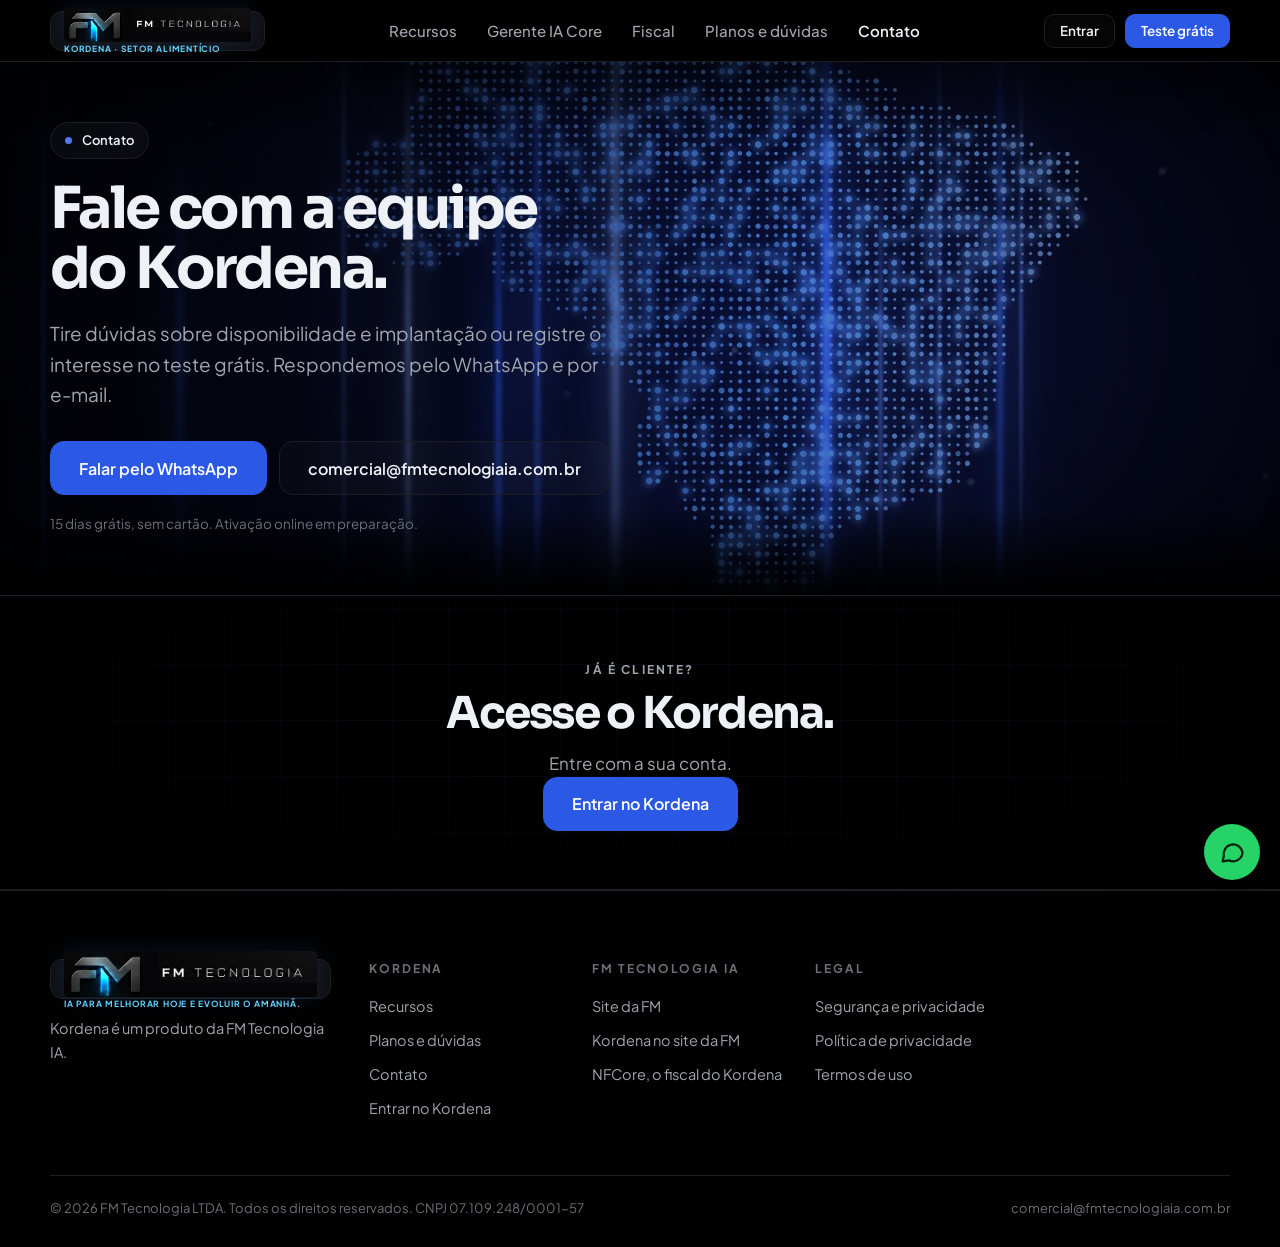
==== contato.html @ ddc20f3b "Site do Kordena: home, recursos, planos e duvidas, contato Gerado por npm run build:kordena (reposit" ====
<!doctype html><html lang="pt-BR" data-p="kordena"><head><meta charset="utf-8"><meta name="viewport" content="width=device-width,initial-scale=1"><title>Contato — Kordena</title><meta name="description" content="Fale com a equipe da FM Tecnologia IA sobre o Kordena, disponibilidade e implantação."><meta property="og:title" content="Contato — Kordena"><meta property="og:description" content="Fale com a equipe da FM Tecnologia IA sobre o Kordena, disponibilidade e implantação."><meta property="og:type" content="website"><meta name="twitter:card" content="summary_large_image"><link rel="icon" type="image/png" href="assets/brand/fm/favicon.png">
<link rel="preconnect" href="https://fonts.googleapis.com"><link rel="preconnect" href="https://fonts.gstatic.com" crossorigin><link href="https://fonts.googleapis.com/css2?family=Plus+Jakarta+Sans:wght@400;500;600;700&family=Sora:wght@500;600;700;800&display=swap" rel="stylesheet"><link rel="stylesheet" href="assets/site.css?v=7cc5dd1b"></head><body>
<a class="skip" href="#conteudo">Pular para o conteúdo</a><header class="nav"><div class="wrap"><a class="brand" href="index.html"><span class="wm"><img src="assets/brand/fm/logo-fm.webp" width="626" height="114" alt="FM Tecnologia IA"><small>Kordena · Setor alimentício</small></span></a>
<nav class="menu" id="menu" aria-label="Principal"><a href="recursos.html" class="">Recursos</a><a href="index.html#core" class="">Gerente IA Core</a><a href="index.html#fiscal" class="">Fiscal</a><a href="planos.html" class="">Planos e dúvidas</a><a href="contato.html" class="on">Contato</a></nav>
<div class="nr"><a class="btn sm" href="https://app.kordenaia.com.br">Entrar</a><a class="btn sm k" href="planos.html">Teste grátis</a><button class="burger" id="burger" aria-label="Menu">☰</button></div>
</div>
</header>
<main id="conteudo"><section class="phero"><div class="wrap"><div class="pg"><div><span class="eb"><i></i>Contato</span><h1>Fale com a equipe do Kordena.</h1>
<p class="lead">Tire dúvidas sobre disponibilidade e implantação ou registre o interesse no teste grátis. Respondemos pelo WhatsApp e por e-mail.</p>
<div class="b"><a class="btn p l" href="https://wa.me/5511978350851?text=Ol%C3%A1!%20Quero%20conhecer%20o%20Kordena.%20Podemos%20conversar%20sobre%20disponibilidade%20e%20implanta%C3%A7%C3%A3o%3F" target="_blank" rel="noopener">Falar pelo WhatsApp</a><a class="btn l" href="mailto:comercial@fmtecnologiaia.com.br">comercial@fmtecnologiaia.com.br</a></div>
<p class="note">15 dias grátis, sem cartão. Ativação online em preparação.</p>
</div>
</div>
</div>
</section>
<section class="sec soft" id="acesso"><div class="wrap"><div class="sh center"><span class="kick">Já é cliente?</span><h2>Acesse o Kordena.</h2>
<p class="sub">Entre com a sua conta.</p>
</div>
<p class="center"><a class="btn p l" href="https://app.kordenaia.com.br">Entrar no Kordena</a></p>
</div>
</section>
</main>
<footer class="foot"><div class="wrap"><div class="g">
<div><a class="brand" href="index.html"><span class="wm"><img src="assets/brand/fm/logo-fm.webp" width="626" height="114" alt="FM Tecnologia IA"><small>IA para melhorar hoje e evoluir o amanhã.</small></span></a><p>Kordena é um produto da FM Tecnologia IA.</p>
</div>
<div><h6>Kordena</h6>
<ul><li><a href="recursos.html">Recursos</a></li>
<li><a href="planos.html">Planos e dúvidas</a></li>
<li><a href="contato.html">Contato</a></li>
<li><a href="https://app.kordenaia.com.br">Entrar no Kordena</a></li>
</ul>
</div>
<div><h6>FM Tecnologia IA</h6>
<ul><li><a href="https://fmtecnologiaia.com.br">Site da FM</a></li>
<li><a href="https://fmtecnologiaia.com.br/produtos/kordena">Kordena no site da FM</a></li>
<li><a href="https://fmtecnologiaia.com.br/produtos/nfcore">NFCore, o fiscal do Kordena</a></li>
</ul>
</div>
<div><h6>Legal</h6>
<ul><li><a href="https://fmtecnologiaia.com.br/seguranca">Segurança e privacidade</a></li>
<li><a href="https://fmtecnologiaia.com.br/privacidade">Política de privacidade</a></li>
<li><a href="https://fmtecnologiaia.com.br/termos">Termos de uso</a></li>
</ul>
</div>
</div>
<div class="fb"><span>© 2026 FM Tecnologia LTDA. Todos os direitos reservados. CNPJ 07.109.248/0001-57</span><span>comercial@fmtecnologiaia.com.br</span></div>
</div>
</footer>
<a class="fab" href="https://wa.me/5511978350851?text=Ol%C3%A1!%20Vim%20pelo%20site%20do%20Kordena%20e%20quero%20tirar%20uma%20d%C3%BAvida." target="_blank" rel="noopener" aria-label="Falar com a FM pelo WhatsApp"><svg class="i" viewBox="0 0 24 24" aria-hidden="true"><path d="M21 12a8 8 0 0 1-11.6 7.1L4 20l1-4.6A8 8 0 1 1 21 12Z"/></svg></a><script src="assets/site.js" defer></script></body></html>
---- assets/site.css ----
/* FM Tecnologia — design escuro: o preto domina, a cor de cada produto aparece só em detalhes.
   Institucional = preto + prata. Cada página de produto troca apenas as variáveis de acento (html[data-p]). */
:root{
  --fd:Sora,Inter,"Helvetica Neue",Arial,sans-serif;--fb:"Plus Jakarta Sans",Inter,"Helvetica Neue",Arial,sans-serif;
  --bg:#000;--s1:#010101;--s2:#030304;--ln:#1B1E26;--tx:#EEF1F5;--mu:#9AA2AF;--dim:#6B7280;
  --a:#C9CFD8;--a2:#F4F6F9;--argb:201,208,220;--hl:#B9C0CC;--btn:#F4F6F9;--btnfg:#0A0B0E;--glow:.05;
  --ok:#52D6A0;--am:#E6C46E;
  --ink:var(--tx);--t2:var(--mu);--t3:var(--dim);--card:var(--s1);--line:var(--ln);--soft:var(--s1);--blue:var(--a);
}
/* acento por produto (só muda a cor de destaque; o fundo continua preto) */
html[data-p=kordena]{--bg:#000;--s1:#010101;--s2:#030304;--ln:#16234A;--mu:#9AA8C7;--dim:#6475A0;--a:#4F7BF2;--a2:#8FADFA;--argb:43,89,230;--hl:#8FADFA;--btn:#2B59E6;--btnfg:#fff;--glow:.11}
html[data-p=iron-fit]{--bg:#000;--s1:#010101;--s2:#030304;--ln:#1E2813;--mu:#A2AE95;--dim:#6F7C62;--a:#2BF47A;--a2:#7DFFB1;--argb:43,244,122;--hl:#7DFFB1;--btn:#2BF47A;--btnfg:#03140A;--glow:.08}
html[data-p=nfcore]{--bg:#000;--s1:#010101;--s2:#030304;--ln:#251E44;--mu:#A59FBF;--dim:#706A8E;--a:#9E11D6;--a2:#C77DFF;--argb:158,17,214;--hl:#C77DFF;--btn:#8A0FC0;--btnfg:#fff;--glow:.16}
html[data-p=command]{--bg:#000;--s1:#010101;--s2:#030304;--ln:#2A2416;--mu:#B0A892;--dim:#7C7560;--a:#FF9F1C;--a2:#FFC46B;--argb:255,159,28;--hl:#FFC46B;--btn:#FF9F1C;--btnfg:#1A0E00;--glow:.07}
html[data-p=atendevendeia]{--bg:#000;--s1:#010101;--s2:#030304;--ln:#12302B;--mu:#93B2AD;--dim:#5F807B;--a:#19D3C5;--a2:#6BE7DC;--argb:25,211,197;--hl:#6BE7DC;--btn:#19D3C5;--btnfg:#021210;--glow:.08}
html[data-p=campaia]{--bg:#000;--s1:#010101;--s2:#030304;--ln:#33182F;--mu:#BC9FB7;--dim:#86687F;--a:#F0509B;--a2:#F58BBD;--argb:240,80,155;--hl:#F58BBD;--btn:#F0509B;--btnfg:#fff;--glow:.09}
html[data-p=erp-core]{--bg:#000;--s1:#010101;--s2:#030304;--ln:#37221A;--mu:#BAA595;--dim:#85715F;--a:#FF8A3D;--a2:#FFB070;--argb:255,138,61;--hl:#FFB070;--btn:#FF8A3D;--btnfg:#180900;--glow:.08}
html[data-p=super-core-extreme]{--bg:#000;--s1:#010101;--s2:#030304;--ln:#371A1D;--mu:#BA9FA2;--dim:#85686B;--a:#E5484D;--a2:#F08084;--argb:229,72,77;--hl:#F08084;--btn:#E5484D;--btnfg:#fff;--glow:.09}
/* fundo sempre neutro: o preto domina e a cor do produto não "suja" as superfícies (só detalhes usam o acento) */
html[data-p]{--bg:#000;--s1:#08080A;--s2:#0F0F12;--ln:#1D1E23;--mu:#A1A6AE;--dim:#6B7078;--glow:.035}

*{box-sizing:border-box;margin:0;padding:0}html{-webkit-font-smoothing:antialiased;scroll-behavior:smooth;background:var(--bg);color-scheme:dark}
body{font-family:var(--fb);color:var(--tx);background:var(--bg);line-height:1.6;overflow-x:hidden}
a{color:inherit;text-decoration:none}ul{list-style:none}img,svg{max-width:100%}
svg.i{width:22px;height:22px;fill:none;stroke:currentColor;stroke-width:1.7;stroke-linecap:round;stroke-linejoin:round;flex:none}
.wrap{width:min(1180px,100% - 48px);margin:0 auto}
.skip{position:absolute;left:-999px}.skip:focus{left:12px;top:12px;background:#fff;color:#000;padding:8px 12px;z-index:99}
h1,h2,h3,h4,h5{font-family:var(--fd)}

/* nav */
.nav{position:sticky;top:0;z-index:50;height:62px;border-bottom:1px solid var(--ln);background:color-mix(in srgb,var(--bg) 88%,transparent);backdrop-filter:blur(14px)}
.nav .wrap{height:100%;display:flex;align-items:center;justify-content:space-between;gap:24px}
.brand{display:flex;align-items:center;gap:12px;font-weight:800;font-size:20px;white-space:nowrap}
.menu{display:flex;gap:30px;font-size:15px;font-weight:500;color:var(--mu)}
.menu a:hover,.menu a.on{color:var(--tx)}.menu a.on{font-weight:600}
.nr{display:flex;gap:10px;align-items:center}
.burger{display:none;width:40px;height:40px;border-radius:11px;border:1px solid var(--ln);background:var(--s1);color:var(--tx);cursor:pointer;place-items:center}
.btn{display:inline-flex;align-items:center;justify-content:center;gap:9px;height:46px;padding:0 22px;border-radius:12px;font:600 15px var(--fb);border:1px solid var(--ln);background:rgba(255,255,255,.02);color:var(--tx);white-space:nowrap;text-align:center;cursor:pointer;transition:border-color .2s,background .2s}
.btn:hover{border-color:rgba(var(--argb),.55)}
.btn.p,.btn.k{background:var(--btn);border-color:var(--btn);color:var(--btnfg)}.btn.p:hover,.btn.k:hover{filter:brightness(1.07)}
.btn.sm{height:34px;padding:0 15px;font-size:13.5px;border-radius:10px}.btn.l{height:54px;padding:0 28px;font-size:16px;border-radius:14px}
.btn.w{background:var(--btn);border-color:var(--btn);color:var(--btnfg)}.btn.gh{background:transparent}
.btn:focus-visible,.menu a:focus-visible,summary:focus-visible,.pcard:focus-visible{outline:2px solid var(--a2);outline-offset:3px}

/* tipografia */
.eb{display:inline-flex;align-items:center;gap:10px;font-size:13px;font-weight:600;color:var(--tx);background:rgba(255,255,255,.03);border:1px solid var(--ln);padding:7px 14px;border-radius:999px}
.eb i{width:7px;height:7px;border-radius:50%;background:var(--a)}
.kick{font-size:12px;letter-spacing:.18em;text-transform:uppercase;font-weight:700;color:var(--mu)}
h1{font-size:clamp(38px,5.4vw,68px);line-height:1.03;letter-spacing:-.045em;font-weight:700;color:var(--tx)}
h2{font-size:clamp(28px,3.6vw,44px);line-height:1.08;letter-spacing:-.04em;font-weight:700}
h3{font-size:20px;letter-spacing:-.02em;font-weight:600;line-height:1.25}
.lead{font-size:clamp(17px,1.5vw,19px);line-height:1.6;color:var(--mu)}.sub{font-size:17px;line-height:1.6;color:var(--mu)}
.grad{color:var(--hl)}
.sec{padding:clamp(40px,6.5vh,88px) 0;scroll-margin-top:108px}.soft{background:#010102;border-top:1px solid var(--ln);border-bottom:1px solid var(--ln)}.center{text-align:center}.center .lead,.center .sub{margin-left:auto;margin-right:auto}
.dark{background:var(--bg)}
.sh{max-width:780px}.sh.center{margin-left:auto;margin-right:auto}.sh h2{margin:10px 0 12px}
.pill{display:inline-flex;align-items:center;gap:7px;font-size:11.5px;font-weight:600;padding:4px 11px;border-radius:99px;border:1px solid var(--ln);color:var(--mu);white-space:nowrap}
.pill.ok{color:var(--ok);border-color:rgba(82,214,160,.3)}
.card{background:var(--s1);border:1px solid var(--ln);border-radius:18px;padding:24px}
.ic{width:44px;height:44px;border-radius:12px;display:grid;place-items:center;background:var(--s2);color:var(--a);border:1px solid var(--ln);flex:none}

/* hero */
.hero{position:relative;padding:76px 0 56px;background:radial-gradient(55% 50% at 82% 0%,rgba(var(--argb),var(--glow)),transparent 70%)}
.hero::before,.phero::before{content:"";position:absolute;inset:0;pointer-events:none;background:repeating-linear-gradient(0deg,rgba(255,255,255,.075) 0 1px,transparent 1px 56px),repeating-linear-gradient(90deg,rgba(255,255,255,.075) 0 1px,transparent 1px 56px);-webkit-mask:radial-gradient(85% 85% at 50% 30%,#000 30%,transparent);mask:radial-gradient(85% 85% at 50% 30%,#000 30%,transparent)}
.hero .wrap,.phero .wrap{position:relative}
.hgrid{display:grid;grid-template-columns:1.02fr 1fr;gap:64px;align-items:center}
.hero h1{margin:22px 0 20px}
.hero .b,.pg .b{display:flex;gap:12px;flex-wrap:wrap;margin:32px 0 18px}
.hero .note,.pg .note{font-size:13.5px;color:var(--dim)}
.checks{display:flex;gap:20px;flex-wrap:wrap;margin-top:6px;font-size:13.5px;color:var(--mu)}.checks span{display:inline-flex;gap:7px;align-items:center}.checks svg{width:15px;height:15px;color:var(--a)}
.vis{position:relative}
.phero{position:relative;padding:60px 0 60px;background:radial-gradient(55% 60% at 85% 0%,rgba(var(--argb),var(--glow)),transparent 70%)}
.phero h1{margin:20px 0 20px;font-size:clamp(34px,4.6vw,58px)}
.pg{display:grid;grid-template-columns:1.02fr 1fr;gap:60px;align-items:center}
.crumb{font-size:14px;color:var(--dim);margin-bottom:20px;display:block}.crumb:hover{color:var(--tx)}
.float{position:absolute;display:flex;align-items:center;gap:11px;padding:12px 15px;border-radius:14px;background:#030304;border:1px solid rgba(255,255,255,.16);box-shadow:0 24px 50px -20px rgba(0,0,0,.8);z-index:2}
.float b{display:block;font:600 13.5px var(--fd)}.float small{display:block;font-size:11.5px;color:var(--mu)}
.f1{top:-22px;right:-14px}.f2{bottom:-26px;left:-30px;flex-direction:column;align-items:flex-start;gap:3px;animation-delay:-3s}
.float .ic{width:34px;height:34px;border-radius:9px}
@keyframes fl{0%,100%{transform:translateY(0)}50%{transform:translateY(-7px)}}

/* janela de produto */
.win{background:#020203;border:1px solid rgba(255,255,255,.14);border-radius:18px;box-shadow:0 40px 80px -50px rgba(0,0,0,.9),inset 0 1px 0 rgba(255,255,255,.06);overflow:hidden;text-align:left}
.hero .win{transform:none}
.wb{height:42px;border-bottom:1px solid var(--ln);display:flex;align-items:center;gap:8px;padding:0 16px;font-size:12.5px;color:var(--dim)}
.wb b{width:11px;height:11px;border-radius:50%;background:#20232b}.wb span{margin-left:12px;font-weight:600;color:var(--mu)}
.wbody{display:grid;grid-template-columns:168px 1fr}.side{border-right:1px solid var(--ln);padding:14px 10px;font-size:13px;color:var(--mu)}
.side div{padding:8px 10px;border-radius:9px;margin-bottom:2px}.side div:first-child{background:rgba(255,255,255,.06);color:var(--tx);font-weight:600}
.wmain,.eco{padding:18px;display:grid;grid-template-columns:1fr 1fr;gap:12px;align-content:start}
.wc{border:1px solid var(--ln);border-radius:12px;padding:14px;background:rgba(0,0,0,.25)}.wc h5{font:600 13.5px var(--fd);margin-bottom:5px;display:flex;gap:8px;align-items:center;color:var(--tx)}.wc p{font-size:12.5px;color:var(--mu);line-height:1.5}
.wc.ai{border-color:rgba(var(--argb),.4);background:rgba(var(--argb),.07)}.wc.ai h5{color:var(--a2)}.wc.ai svg{width:15px;height:15px}
.core{grid-column:1/-1;border:1px solid rgba(var(--argb),.35);background:rgba(var(--argb),.07);border-radius:12px;padding:14px 18px;display:flex;justify-content:space-between;align-items:center;font:600 14px var(--fd)}
.core small{font:500 12px var(--fb);color:var(--mu)}.core svg{color:var(--a2)}

/* grades */
.grid{display:grid;gap:18px;margin-top:clamp(28px,4.5vh,48px)}.g2{grid-template-columns:repeat(2,1fr)}.g3{grid-template-columns:repeat(3,1fr)}.g4{grid-template-columns:repeat(4,1fr)}
.grid .card h3{margin:18px 0 8px}.grid .card p{color:var(--mu);font-size:15px}
.pcard{position:relative;display:flex;flex-direction:column;gap:0;transition:transform .2s,border-color .2s;background:var(--s1);--pc:var(--a);--pcrgb:var(--argb)}
.pcard:hover{transform:translateY(-3px);border-color:rgba(var(--pcrgb),.45)}
.pcard .pill{position:absolute;right:22px;top:26px}.pcard .ic{color:var(--pc)}
.pcard .go{margin-top:auto;padding-top:20px;color:var(--tx);font-weight:600;font-size:14.5px}.pcard:hover .go{color:var(--pc)}
.bento{display:grid;grid-template-columns:repeat(6,1fr);gap:16px;margin-top:48px}.bento .pcard{grid-column:span 2}.bento .pcard.big{grid-column:span 3}.bento .pcard h3{margin:18px 0 8px}.bento .pcard p{color:var(--mu);font-size:15px}
.flow{display:grid;grid-auto-flow:column;grid-auto-columns:1fr;margin-top:48px;border:1px solid var(--ln);border-radius:18px;background:var(--s1);overflow:hidden}
.flow>div{padding:24px 22px;border-left:1px solid var(--ln);position:relative}.flow>div:first-child{border-left:0}
.flow b{display:block;font-size:11.5px;letter-spacing:.14em;color:var(--a);margin-bottom:10px}.flow span{font-weight:600;font-size:16px;line-height:1.35}
.split{display:grid;grid-template-columns:1fr 1fr;gap:64px;align-items:center}.split.flip>:first-child{order:2}
.split ul li{display:flex;gap:12px;margin-top:14px;color:var(--mu);font-size:16px}.split ul svg{color:var(--a);margin-top:3px}
.panel{background:var(--s1);border:1px solid var(--ln);border-radius:22px;padding:24px}.panel h4{font:700 12px var(--fb);letter-spacing:.14em;text-transform:uppercase;color:var(--dim);margin-bottom:16px}
.steps{display:flex;flex-direction:column;gap:8px}.steps div{display:flex;align-items:center;gap:14px;background:var(--s2);border:1px solid var(--ln);border-radius:12px;padding:11px 16px;font-weight:600}.steps div i{width:26px;height:26px;border-radius:50%;border:1px solid var(--ln);color:var(--a);display:grid;place-items:center;font-style:normal;font-size:12px;font-weight:700;flex:none}
.qs{display:grid;grid-template-columns:repeat(4,1fr);gap:12px;margin-top:44px}.qs div{padding:18px 20px;border:1px solid var(--ln);border-radius:16px;background:var(--s1);font-size:15.5px;font-weight:500;line-height:1.45}.qs div::first-letter{color:var(--a)}
.chips{display:flex;gap:10px;flex-wrap:wrap;margin-top:28px}.chips span{padding:10px 20px;border-radius:999px;border:1px solid var(--ln);background:var(--s1);font-weight:600;font-size:15px}.center .chips{justify-content:center}
.faq{max-width:860px;margin:44px auto 0}.faq details{border-bottom:1px solid var(--ln);padding:22px 0}.faq summary{cursor:pointer;font:600 18px var(--fd);letter-spacing:-.01em;list-style:none;display:flex;justify-content:space-between;gap:20px}.faq summary::-webkit-details-marker{display:none}.faq summary:after{content:"+";color:var(--a);font-size:24px;line-height:1}.faq details[open] summary:after{content:"−"}.faq p{color:var(--mu);margin-top:12px;font-size:16px}
.price{display:grid;grid-template-columns:repeat(3,1fr);gap:18px;margin-top:44px}.price .card h3{font:700 13px var(--fb);letter-spacing:.14em;text-transform:uppercase;color:var(--dim);margin:0 0 12px}.price .v{font:700 34px var(--fd);letter-spacing:-.04em}
.notice{border:1px solid var(--ln);background:var(--s1);color:var(--mu);border-radius:16px;padding:22px 26px;margin-top:36px;font-weight:500}
.cta{border-radius:24px;padding:56px 52px;border:1px solid var(--ln);background:radial-gradient(70% 120% at 100% 0%,rgba(var(--argb),.1),transparent 70%),linear-gradient(180deg,var(--s2),var(--s1));display:flex;justify-content:space-between;align-items:center;gap:32px;flex-wrap:wrap}
.cta h2{max-width:640px}.cta p{font-size:18px;color:var(--mu);margin-top:12px}.cta .b{display:flex;gap:12px;flex-wrap:wrap}
.sn{border-bottom:1px solid var(--ln);background:color-mix(in srgb,var(--bg) 90%,transparent);backdrop-filter:blur(12px);position:sticky;top:62px;z-index:40}.sn .wrap{height:44px;display:flex;align-items:center;justify-content:space-between;gap:16px}.sn b{font:600 15px var(--fd);white-space:nowrap;flex:none}.sn ul{display:flex;gap:22px;white-space:nowrap;font-size:14px;color:var(--mu);font-weight:500;overflow-x:auto;flex:1;min-width:0;scrollbar-width:none}.sn ul::-webkit-scrollbar{display:none}.sn .btn{flex:none}.sn ul a:hover{color:var(--tx)}.sn .btn{white-space:nowrap}
.band{display:flex;flex-wrap:wrap;align-items:center;gap:12px 34px;padding:26px 0;border-bottom:1px solid var(--ln);font:700 16px var(--fd);letter-spacing:-.02em;color:var(--dim)}
.band em{font:600 12px var(--fb);letter-spacing:.14em;text-transform:uppercase;font-style:normal;color:var(--dim);margin-right:6px}
.band a{display:flex;align-items:center;gap:9px;color:var(--mu)}.band a:hover{color:var(--tx)}.band b{width:9px;height:9px;border-radius:50%;background:var(--pc,var(--a))}
.numband{border-top:1px solid var(--ln);border-bottom:1px solid var(--ln);background:linear-gradient(90deg,var(--bg),var(--s1) 50%,var(--bg));padding:44px 0}
.nb{display:grid;grid-template-columns:repeat(auto-fit,minmax(190px,1fr));gap:24px;text-align:center}
.nb b{display:block;font:700 clamp(28px,3.6vw,44px)/1.1 var(--fd);letter-spacing:-.04em;color:var(--tx)}.nb span{font-size:14px;color:var(--mu)}
.val{display:grid;grid-template-columns:repeat(5,1fr);gap:14px;margin-top:40px}.val div{padding:20px;border:1px solid var(--ln);border-radius:16px;background:var(--s1)}.val b{display:block;font-size:12px;color:var(--a);letter-spacing:.14em;margin-bottom:8px}.val span{font:600 16px var(--fd)}
.ct{display:grid;grid-template-columns:1fr 1fr;gap:56px}

/* rodapé */
.foot{background:var(--bg);border-top:1px solid var(--ln);color:var(--mu);padding:68px 0 28px}
.foot .g{display:grid;grid-template-columns:1.5fr repeat(4,1fr);gap:32px}.foot h6{font-size:12px;letter-spacing:.16em;text-transform:uppercase;color:var(--dim);margin-bottom:16px}.foot li{font-size:14.5px;margin-bottom:11px}.foot li a:hover{color:var(--tx)}
.foot p{font-size:14.5px;line-height:1.65;color:var(--mu);margin-top:14px}
.foot .fb{margin-top:44px;padding-top:22px;border-top:1px solid var(--ln);display:flex;justify-content:space-between;gap:12px;flex-wrap:wrap;font-size:13px;color:var(--dim)}

/* fotos, vídeos, mock de chat */
.ph{position:relative;margin:0;border-radius:20px;overflow:hidden;border:1px solid var(--ln);aspect-ratio:4/3;background:var(--s1)}.ph.tall{aspect-ratio:4/3.4}
.ph img{width:100%;height:100%;object-fit:cover;display:block}
.ph.empty{display:grid;place-items:center;padding:24px;background:repeating-linear-gradient(135deg,var(--s1),var(--s1) 14px,var(--s2) 14px,var(--s2) 28px)}
.ph.empty figcaption{text-align:center;max-width:320px;color:var(--mu);font-size:14px;line-height:1.5}.ph.empty b{display:block;color:var(--a);font-size:12px;letter-spacing:.14em;text-transform:uppercase;margin-bottom:8px}
.grid .ph{margin:0}.ph .credit{position:absolute;left:10px;bottom:8px;font-size:11px;color:#fff;background:rgba(0,0,0,.55);padding:3px 8px;border-radius:999px;backdrop-filter:blur(4px)}.ph .credit a{color:#fff;text-decoration:underline}
.vid{margin:0;border-radius:18px;overflow:hidden;border:1px solid var(--ln);background:#000;aspect-ratio:16/9}.vid video{width:100%;height:100%;display:block;object-fit:cover}.vid.main{max-width:980px;margin:0 auto}
.vid.empty{display:grid;place-items:center;padding:24px;background:repeating-linear-gradient(135deg,var(--s1),var(--s1) 14px,var(--s2) 14px,var(--s2) 28px)}.vid.empty figcaption{text-align:center;color:var(--mu);font-size:14px;max-width:340px}.vid.empty b{display:block;color:var(--a);font-size:12px;letter-spacing:.14em;text-transform:uppercase;margin-bottom:8px}
.clip h3{font-size:17px;margin:14px 0 4px}.clip p{color:var(--mu);font-size:14.5px}
.chatmock{margin:0;display:grid;grid-template-columns:minmax(0,300px) minmax(0,1fr);gap:24px;align-items:center;background:var(--s1);border:1px solid var(--ln);border-radius:22px;padding:28px;justify-self:center;width:100%}
.phone{background:var(--bg);border:1px solid var(--ln);border-radius:26px;overflow:hidden;max-width:300px}
.ph-head{display:flex;gap:10px;align-items:center;padding:14px 16px;background:var(--s2);border-bottom:1px solid var(--ln)}.ph-head b{display:block;font-size:14px}.ph-head small{font-size:11px;color:var(--mu)}.av{width:34px;height:34px;border-radius:50%;background:rgba(var(--argb),.15);color:var(--a2);display:grid;place-items:center}
.msgs{padding:14px;display:flex;flex-direction:column;gap:9px;font-size:13px}
.m{padding:9px 12px;border-radius:14px;max-width:88%;line-height:1.45}.m.c{background:rgba(var(--argb),.16);color:var(--tx);align-self:flex-end;border-bottom-right-radius:4px}.m.a{background:var(--s2);border:1px solid var(--ln);align-self:flex-start;border-bottom-left-radius:4px;color:var(--tx)}
.m.aud{display:flex;align-items:center;gap:8px}.m.aud .play{font-size:11px;color:var(--a2)}.wave{display:flex;gap:2px;align-items:center}.wave i{width:3px;background:var(--a);border-radius:2px;display:block}.m.aud small{color:var(--dim);font-size:11px}
.ord{margin-top:8px;display:flex;flex-direction:column;gap:5px;font-size:12.5px;color:var(--mu)}.ord span{display:flex;gap:6px;align-items:center}.ord svg{width:15px;height:15px;color:var(--a)}.ord em{font-style:normal;margin-top:4px;text-align:center;background:var(--btn);color:var(--btnfg);border-radius:9px;padding:7px;font-weight:600}
.core-side{display:flex;flex-direction:column;gap:8px;align-items:stretch;text-align:center}.chip-core{display:flex;gap:8px;justify-content:center;align-items:center;border:1px solid rgba(var(--argb),.4);background:rgba(var(--argb),.08);border-radius:14px;padding:14px;font:600 15px var(--fd)}.chip-core svg{width:20px;height:20px;color:var(--a2)}
.chip-s{border:1px solid var(--ln);background:var(--s2);border-radius:12px;padding:11px;font-weight:600;font-size:14px}.arrow{color:var(--a);font-weight:700;font-size:18px}.core-side small{color:var(--dim);font-size:12px;margin-top:6px}

/* desafio × resposta, grupos, figuras */
.cgrid .cc{padding:26px;display:flex;flex-direction:column;gap:8px}.cgrid .cc h3{margin:2px 0 10px;font-size:18px;color:var(--mu);font-weight:500}.cl{font-size:11px;letter-spacing:.14em;text-transform:uppercase;font-weight:700;color:var(--dim)}.cl.ok{color:var(--a);margin-top:auto}.cgrid .cc p{margin:0;color:var(--tx);font-size:15.5px}
.c5{grid-template-columns:repeat(6,1fr)}.c5>*{grid-column:span 2}.c5>*:nth-child(n+4){grid-column:span 3}
h3.gh{margin-top:44px;font:700 12px var(--fb);letter-spacing:.16em;text-transform:uppercase;color:var(--a)}.card.sm{padding:22px}.card.sm h3{font-size:17px;margin:14px 0 6px}.card.sm p{font-size:14.5px}
.dg{margin:40px auto 0;max-width:860px;border-radius:20px;overflow:hidden;border:1px solid var(--ln);background:#000}.dg img{width:100%;height:auto;display:block}

/* logo aprovada (azul, como no site atual) */
.brand .wm{display:flex;flex-direction:column;gap:3px;align-items:flex-start}
.brand .wm img{height:34px;width:auto;display:block;border-radius:4px;background:#020202;filter:hue-rotate(108deg) saturate(1.32) brightness(1.04) contrast(1.04) drop-shadow(0 0 10px rgba(47,145,255,.14))}
.brand .wm small{font-size:8.5px;font-weight:700;letter-spacing:.09em;text-transform:uppercase;color:#67d6ff;line-height:1}
.foot .brand .wm img{height:46px}

/* responsivo */
@media(max-width:1020px){
  .menu,.nr .btn.k{display:none}.burger{display:grid}.menu.open{display:flex;position:absolute;top:62px;left:0;right:0;flex-direction:column;background:var(--bg);padding:20px 24px;border-bottom:1px solid var(--ln);gap:18px}
  .hgrid,.pg,.split,.ct{grid-template-columns:1fr;gap:56px}.split.flip>:first-child{order:0}.hero .win{transform:none}
  .g3,.g4,.price,.val{grid-template-columns:repeat(2,1fr)}.qs{grid-template-columns:repeat(2,1fr)}.flow{grid-auto-flow:row}.flow>div{border-left:0;border-top:1px solid var(--ln)}.flow>div:first-child{border-top:0}
  .foot .g{grid-template-columns:1fr 1fr}.wbody{grid-template-columns:1fr}.side{display:none}.cta{padding:40px 28px}.sec{padding:52px 0}
  .bento{grid-template-columns:1fr 1fr}.bento .pcard,.bento .pcard.big{grid-column:span 1}.c5{grid-template-columns:repeat(2,1fr)}.c5>*,.c5>*:nth-child(n+4){grid-column:auto}
}
@media(max-width:700px){
  .g2,.g3,.g4,.price,.val,.qs,.wmain,.eco,.bento,.c5{grid-template-columns:1fr}.foot .g{grid-template-columns:1fr}.band{font-size:15px}.sn ul{display:none}
  .nr .btn{display:none}.wrap{width:calc(100% - 32px)}.brand .wm small{display:none}.brand .wm img{height:38px}.hero .b .btn,.pg .b .btn,.cta .b .btn{width:100%}.cta .b{width:100%}
  .phero{padding:44px 0 52px}.hero{padding:44px 0 48px}.float{display:none}.chatmock{grid-template-columns:1fr;padding:18px}.phone{margin:0 auto}
}
@media(prefers-reduced-motion:reduce){.float{animation:none}.pcard{transition:none}html{scroll-behavior:auto}}

/* infográfico Iron Intelligence (HTML nativo) */
.ii{--g:#2BF47A;--gr:43,244,122;margin:40px auto 0;max-width:1120px;padding:40px;border:1px solid var(--ln);border-radius:22px;background:#000;color:#fff}
.ii *{box-sizing:border-box}
.ii-top{display:grid;grid-template-columns:minmax(0,1.2fr) minmax(0,.95fr) 290px minmax(0,.95fr);grid-template-rows:auto auto;gap:22px 26px;align-items:stretch}
.ii-txt{grid-column:1;grid-row:1/3;display:flex;flex-direction:column;justify-content:space-between;gap:24px}
.ii-k{display:flex;align-items:center;gap:12px;font:600 12.5px/1 var(--fb);letter-spacing:.14em;color:var(--g)}.ii-k i{width:22px;height:2px;background:var(--g);display:block}
.ii-txt h3{font:700 30px/1.14 var(--fd);letter-spacing:-.02em;margin:16px 0 0;color:#fff}.ii-txt h3 em{font-style:normal;color:var(--g)}
.ii-txt>div:first-child{}
.ii-txt>p{font-size:15.5px;line-height:1.6;color:#C8CDD4;margin:0}
.ii-q{border-left:3px solid var(--g);padding:4px 0 4px 18px}.ii-q b{display:block;font:600 16px/1.35 var(--fd);margin-bottom:6px;color:#fff}.ii-q p{margin:0;font-size:14.5px;line-height:1.6;color:#AEB4BC}
.ii-card{position:relative;align-self:center;border:1.5px solid rgba(var(--gr),.7);border-radius:18px;background:#010201;padding:20px 20px 20px;box-shadow:0 0 0 1px rgba(var(--gr),.06),0 0 22px rgba(var(--gr),.16),inset 0 0 18px rgba(var(--gr),.05);z-index:1}
.ii-card h4{font:700 17px/1.2 var(--fd);margin:12px 0 8px;color:#fff;letter-spacing:-.01em}.ii-card p{margin:0;font-size:14px;line-height:1.55;color:#C3C9D0}
.ii-n{font:700 20px/1 var(--fd);color:var(--g);letter-spacing:.01em}
.ii-ic{position:absolute;top:16px;right:16px;width:44px;height:44px;border-radius:50%;border:2px solid var(--g);display:grid;place-items:center;box-shadow:0 0 14px rgba(var(--gr),.3)}.ii-ic .i{width:20px;height:20px;stroke:#fff;fill:none;stroke-width:1.8}
.ii-card.l1{grid-column:2;grid-row:1}.ii-card.l2{grid-column:2;grid-row:2}.ii-card.r1{grid-column:4;grid-row:1}.ii-card.r2{grid-column:4;grid-row:2}
.ii-cn{position:absolute;height:2px;width:74px;z-index:3}
.ii-cn::after{content:"";position:absolute;top:-3px;width:8px;height:8px;border-radius:50%;background:var(--g);box-shadow:0 0 10px rgba(var(--gr),.9)}
.ii-cn.a,.ii-cn.c{left:-26px;background:linear-gradient(90deg,rgba(var(--gr),.35),var(--g))}.ii-cn.a::after,.ii-cn.c::after{right:-2px}
.ii-cn.b,.ii-cn.d{right:-26px;background:linear-gradient(270deg,rgba(var(--gr),.35),var(--g))}.ii-cn.b::after,.ii-cn.d::after{left:-2px}
.ii-cn.a,.ii-cn.b{top:calc(50% - 71px)}.ii-cn.c,.ii-cn.d{top:calc(50% + 70px)}
.ii-disc{grid-column:3;grid-row:1/3;display:grid;place-items:center;position:relative;z-index:2}
.ii-disc::before{content:"";position:absolute;width:calc(100% - 2px);aspect-ratio:1;border-radius:50%;border:1px solid rgba(var(--gr),.28);background:transparent}
.ii-ring{width:calc(100% - 44px);aspect-ratio:1;border-radius:50%;border:5px solid var(--g);background:#000;box-shadow:0 0 18px rgba(var(--gr),.55),inset 0 0 16px rgba(var(--gr),.25);display:grid;place-items:center;position:relative;z-index:2}
.ii-in{display:flex;flex-direction:column;align-items:center;text-align:center;gap:0;padding:0 14px}
.ii-em{width:88px;height:88px;filter:drop-shadow(0 0 8px rgba(var(--gr),.55));margin-bottom:6px}
.ii-wm{font:800 21px/1 var(--fd);letter-spacing:.04em;color:#E8ECEF;white-space:nowrap}.ii-wm span{color:var(--g)}
.ii-tg{font:600 9.5px/1.7 var(--fb);letter-spacing:.2em;color:#C5CBD2;margin-top:10px}
.ii-by{display:flex;align-items:center;gap:8px;font:600 11.5px/1 var(--fb);color:#E1E5E9;margin-top:12px}.ii-by i{width:18px;height:2px;background:var(--g);display:block}
.ii-chips{display:grid;grid-template-columns:repeat(6,1fr);gap:14px;margin-top:30px}
.ii-chips div{border:1px solid rgba(var(--gr),.3);border-radius:12px;background:#010201;padding:14px 8px;text-align:center}
.ii-chips b{display:block;font:700 14px/1 var(--fd);color:var(--g);margin-bottom:6px}.ii-chips span{font-size:14px;font-weight:500;color:#EEF1F5}
.ii-ban{margin-top:16px;border:1px solid rgba(255,255,255,.07);border-left:3px solid var(--g);border-radius:12px;background:#010201;padding:20px 24px}
.ii-ban b{display:block;font:700 17px/1.3 var(--fd);margin-bottom:6px;color:#fff}.ii-ban p{margin:0;font-size:14.5px;line-height:1.65;color:#C3C9D0}
@media(max-width:1060px){
 .ii{padding:28px}
 .ii-top{grid-template-columns:1fr 1fr;gap:18px}
 .ii-txt{grid-column:1/3;grid-row:auto}
 .ii-disc{grid-column:1/3;grid-row:auto;order:0;width:290px;max-width:100%;margin:6px auto;aspect-ratio:1}
 .ii-card.l1,.ii-card.l2,.ii-card.r1,.ii-card.r2{grid-column:auto;grid-row:auto}
 .ii-card.l1{order:1}.ii-card.r1{order:2}.ii-card.l2{order:3}.ii-card.r2{order:4}
 .ii-cn{display:none}
 .ii-card{align-self:stretch}
 .ii-chips{grid-template-columns:repeat(3,1fr)}
}
@media(max-width:640px){
 .ii{padding:20px 16px;border-radius:18px}
 .ii-txt h3{font-size:25px}
 .ii-top{grid-template-columns:1fr}
 .ii-txt,.ii-disc{grid-column:1}
 .ii-card{padding:18px}
 .ii-chips{grid-template-columns:repeat(2,1fr);gap:10px}
 .ii-ban{padding:16px 18px}
}
/* infográfico Iron Intelligence: versão compacta p/ caber em uma tela (desktop) */
@media(min-width:1061px){
 .ii{max-width:1180px;padding:26px 30px;margin-top:28px}
 .ii-top{grid-template-columns:minmax(0,1.3fr) minmax(0,1fr) 252px minmax(0,1fr);gap:12px 14px}
 .ii-txt{gap:14px}
 .ii-txt h3{font-size:25px;margin-top:12px}
 .ii-txt>p{font-size:13.5px;line-height:1.5}
 .ii-q{padding:2px 0 2px 14px}.ii-q b{font-size:14px;margin-bottom:4px}.ii-q p{font-size:12.5px;line-height:1.5}
 .ii-k{font-size:11px}
 .ii-card{padding:14px 14px 14px;border-radius:15px}
 .ii-card h4{font-size:15px;margin:8px 0 5px}.ii-card p{font-size:12.5px;line-height:1.45}
 .ii-n{font-size:16px}
 .ii-ic{width:34px;height:34px;top:12px;right:12px}.ii-ic .i{width:16px;height:16px}
 .ii-ring{width:calc(100% - 34px);border-width:4px}
 .ii-em{width:62px;height:62px;margin-bottom:3px}
 .ii-wm{font-size:17px}.ii-tg{font-size:8.5px;margin-top:7px;line-height:1.6}.ii-by{font-size:10.5px;margin-top:9px}
 .ii-cn{width:70px}.ii-cn.a,.ii-cn.c{left:-14px}.ii-cn.b,.ii-cn.d{right:-14px}
 .ii-cn.a,.ii-cn.b{top:calc(50% - 56px)}.ii-cn.c,.ii-cn.d{top:calc(50% + 56px)}
 .ii-chips{gap:10px;margin-top:16px}.ii-chips div{padding:9px 6px;border-radius:10px}.ii-chips b{font-size:12px;margin-bottom:3px}.ii-chips span{font-size:12.5px}
 .ii-ban{margin-top:10px;padding:11px 18px}.ii-ban b{font-size:14px;margin-bottom:2px}.ii-ban p{font-size:12.5px;line-height:1.5}
}

.wc,.win,.float,.hero .win *{-webkit-font-smoothing:antialiased;text-rendering:optimizeLegibility}.wc p,.side div{color:#B4BAC3}.wc h5{color:#fff}

.nfl{margin:40px auto 0;display:flex;flex-direction:column;align-items:center;text-align:center}.nfl img{width:min(440px,78vw);height:auto;display:block}
.nfw{font:800 clamp(40px,7vw,64px)/1 var(--fd);letter-spacing:-.01em;margin-top:-8px}.nfw span{background:linear-gradient(#fff,#9C9AAA);-webkit-background-clip:text;background-clip:text;color:transparent}.nfw em{font-style:normal;margin-left:.12em;background:linear-gradient(90deg,#A878FF,#7C5CFF);-webkit-background-clip:text;background-clip:text;color:transparent}
.nft{margin-top:14px;font:600 14px/1 var(--fb);letter-spacing:.34em;text-transform:uppercase;color:#A59FBF}
html[data-p=nfcore] .card,html[data-p=nfcore] .panel{border-color:rgba(var(--argb),.42);box-shadow:0 0 28px -10px rgba(var(--argb),.6)}
/* cards acendem ao passar o mouse */
.card{transition:border-color .25s ease,box-shadow .25s ease,transform .25s ease}
html[data-p] .card:hover{border-color:rgba(var(--argb),.95);box-shadow:0 0 0 1px rgba(var(--argb),.55),0 0 46px -4px rgba(var(--argb),.7),inset 0 0 34px -16px rgba(var(--argb),.55);transform:translateY(-3px)}
@media(prefers-reduced-motion:reduce){.card{transition:none}html[data-p] .card:hover{transform:none}}

/* ===== Iron Fit: Core no centro (nativo) + interação com o mouse ===== */
.cg{--g:#2BF47A;--gr:43,244,122;margin:36px auto 0;max-width:1040px;padding:28px 30px;border:1px solid var(--ln);border-radius:22px;background:#000;color:#fff}
.cg *{box-sizing:border-box}
.cg-top{display:grid;grid-template-columns:minmax(0,1fr) 280px minmax(0,1fr);grid-template-rows:repeat(4,78px);column-gap:48px;row-gap:12px;position:relative}
.cg-disc{grid-column:2;grid-row:1/5;position:relative;display:grid;place-items:center}
.cg-svg{position:absolute;left:-48px;top:0;width:376px;max-width:none;height:348px;overflow:visible;pointer-events:none;z-index:0}
.cg-ln polyline{fill:none;stroke:rgba(var(--gr),.8);stroke-width:1.6;stroke-linejoin:round;filter:drop-shadow(0 0 3px rgba(var(--gr),.6))}
.cg-dt circle{fill:var(--g);filter:drop-shadow(0 0 4px rgba(var(--gr),.9))}
.cg-pill{position:relative;z-index:1;min-width:0;display:flex;align-items:center;gap:14px;border:1.4px solid rgba(var(--gr),.65);border-radius:999px;background:#010201;padding:0 18px;box-shadow:0 0 0 1px rgba(var(--gr),.06),0 0 18px rgba(var(--gr),.14),inset 0 0 14px rgba(var(--gr),.05);transition:border-color .25s,box-shadow .25s,transform .25s;cursor:default}
.cg-pill.l{grid-column:1;flex-direction:row}.cg-pill.r{grid-column:3;flex-direction:row-reverse;justify-content:flex-start}
.cg-pill.l.p1,.cg-pill.r.p1{grid-row:1}.cg-pill.l.p2,.cg-pill.r.p2{grid-row:2}.cg-pill.l.p3,.cg-pill.r.p3{grid-row:3}.cg-pill.l.p4,.cg-pill.r.p4{grid-row:4}
.cg-pill.r{text-align:right}.cg-pill.r .cg-tx{align-items:flex-end}
.cg-ico{flex:none;width:44px;height:44px;border-radius:50%;border:1.8px solid var(--g);display:grid;place-items:center;box-shadow:0 0 12px rgba(var(--gr),.3);transition:box-shadow .25s,background .25s}
.cg-ico .i{width:21px;height:21px;stroke:#fff;fill:none;stroke-width:1.7}
.cg-tx{display:flex;flex-direction:column;gap:5px;min-width:0}.cg-tx b{font:700 12.5px/1 var(--fd);color:var(--g);letter-spacing:.03em}.cg-tx span{font:700 14px/1 var(--fd);letter-spacing:.05em;text-transform:uppercase;color:#fff;white-space:nowrap}
.cg-ring{position:relative;z-index:2;width:270px;aspect-ratio:1;border-radius:50%;border:4px solid var(--g);background:#000;display:grid;place-items:center;box-shadow:0 0 20px rgba(var(--gr),.55),0 0 0 12px #000,0 0 0 13px rgba(var(--gr),.28),inset 0 0 18px rgba(var(--gr),.25);transition:box-shadow .3s,transform .3s}
.cg-in{display:flex;flex-direction:column;align-items:center;text-align:center;padding:0 12px}
.cg-em{width:88px;height:88px;filter:drop-shadow(0 0 8px rgba(var(--gr),.55));margin-bottom:6px;transition:filter .3s}
.cg-wm{font:800 21px/1 var(--fd);letter-spacing:.04em;color:#E8ECEF;white-space:nowrap}.cg-wm span{color:var(--g)}
.cg-tg{font:600 9px/1.7 var(--fb);letter-spacing:.18em;color:#C5CBD2;margin-top:8px}
.cg-by{display:flex;align-items:center;gap:7px;font:600 10.5px/1 var(--fb);color:#E1E5E9;margin-top:10px}.cg-by i{width:16px;height:2px;background:var(--g);display:block}
.cg-steps{display:flex;align-items:center;gap:10px;margin-top:24px}.cg-steps div{flex:1;white-space:nowrap;text-align:center;border:1px solid rgba(var(--gr),.4);border-radius:999px;background:#010201;padding:11px 8px;font:700 11.5px/1 var(--fd);letter-spacing:.07em;text-transform:uppercase;color:var(--g);transition:border-color .25s,box-shadow .25s,transform .25s}.cg-steps i{font-style:normal;color:var(--g);font-size:16px}
/* hover: tudo acende */
.cg-pill:hover,.ii-card:hover{border-color:var(--g);transform:translateY(-3px);box-shadow:0 0 0 1px rgba(var(--gr),.6),0 0 36px -2px rgba(var(--gr),.75),inset 0 0 22px rgba(var(--gr),.2)}
.cg-pill:hover .cg-ico,.ii-card:hover .ii-ic{box-shadow:0 0 22px rgba(var(--gr),.85);background:rgba(var(--gr),.14)}
.cg-steps div:hover,.ii-chips div:hover{border-color:var(--g);transform:translateY(-2px);box-shadow:0 0 26px -3px rgba(var(--gr),.7),inset 0 0 14px rgba(var(--gr),.16)}
.ii-chips div{transition:border-color .25s,box-shadow .25s,transform .25s}.ii-card{transition:border-color .25s,box-shadow .25s,transform .25s}.ii-ic{transition:box-shadow .25s,background .25s}
.cg-ring:hover,.ii-ring:hover{transform:scale(1.03);box-shadow:0 0 34px rgba(var(--gr),.95),0 0 90px -10px rgba(var(--gr),.7),0 0 0 12px #000,0 0 0 13px rgba(var(--gr),.55),inset 0 0 28px rgba(var(--gr),.45)}
.cg-ring:hover .cg-em,.ii-ring:hover .ii-em{filter:drop-shadow(0 0 16px rgba(var(--gr),.95))}
.ii-ring{transition:box-shadow .3s,transform .3s}
.cg-top:has(.cg-pill:hover) .cg-ring{box-shadow:0 0 30px rgba(var(--gr),.8),0 0 0 12px #000,0 0 0 13px rgba(var(--gr),.4),inset 0 0 24px rgba(var(--gr),.35)}
@media(prefers-reduced-motion:reduce){.cg-pill,.cg-ring,.ii-ring,.ii-card,.cg-steps div,.ii-chips div{transition:none}.cg-pill:hover,.ii-card:hover,.cg-ring:hover,.ii-ring:hover,.cg-steps div:hover,.ii-chips div:hover{transform:none}}
@media(max-width:1060px){
 .cg{padding:24px}
 .cg-top{grid-template-columns:1fr 1fr;grid-template-rows:none;column-gap:14px;row-gap:14px}
 .cg-disc{grid-column:1/3;grid-row:auto;order:0;margin:6px 0 10px}.cg-svg{display:none}
 .cg .cg-pill.l[class],.cg .cg-pill.r[class]{grid-column:auto;grid-row:auto;flex-direction:row;justify-content:flex-start;min-height:80px;text-align:left}.cg .cg-pill.r[class] .cg-tx{align-items:flex-start}
 .cg .p1.l[class]{order:1}.cg .p1.r[class]{order:2}.cg .p2.l[class]{order:3}.cg .p2.r[class]{order:4}.cg .p3.l[class]{order:5}.cg .p3.r[class]{order:6}.cg .p4.l[class]{order:7}.cg .p4.r[class]{order:8}
 .cg-ring{width:260px}.cg-steps{flex-wrap:wrap}.cg-steps i{display:none}.cg-steps div{flex:1 1 40%}
}
@media(max-width:560px){
 .cg{padding:18px 14px;border-radius:18px}.cg-top{grid-template-columns:1fr}.cg-disc{grid-column:1}
 .cg-pill{padding:0 14px;gap:12px}.cg-ico{width:42px;height:42px}.cg-ring{width:240px}.cg-em{width:78px;height:78px}.cg-wm{font-size:19px}
 .cg-steps div{flex:1 1 100%}
}
/* Topo de cada produto: fundo de pontos com feixes de luz (um desenho por produto) + quadriculado na 1ª seção, na cor do produto */
html[data-p] .hero::before,html[data-p] .phero::before{background:linear-gradient(90deg,rgba(0,0,0,.82) 0,rgba(0,0,0,.62) 30%,rgba(0,0,0,.12) 62%,rgba(0,0,0,0) 100%),linear-gradient(0deg,#000 0,rgba(0,0,0,0) 16%),linear-gradient(180deg,rgba(0,0,0,.45) 0,rgba(0,0,0,0) 14%),var(--fundo) var(--fpos,center)/var(--fsz,cover) no-repeat;-webkit-mask:none;mask:none}
html[data-p] .hero,html[data-p] .phero{background:#000}
html[data-p=kordena]{--fundo:url(img/kordena/fundo.webp)}html[data-p=iron-fit]{--fundo:url(img/iron-fit/fundo.webp)}html[data-p=nfcore]{--fundo:url(img/nfcore/fundo.webp)}html[data-p=command]{--fundo:url(img/command/fundo.webp)}html[data-p=atendevendeia]{--fundo:url(img/atendevendeia/fundo.webp)}html[data-p=campaia]{--fundo:url(img/campaia/fundo.webp)}html[data-p=erp-core]{--fundo:url(img/erp-core/fundo.webp)}html[data-p=super-core-extreme]{--fundo:url(img/super-core-extreme/fundo.webp)}
html[data-p] .hero+.sec,html[data-p] .phero+.sec{position:relative;background:#000}
html[data-p] .hero+.sec::before,html[data-p] .phero+.sec::before{content:"";position:absolute;inset:0;pointer-events:none;background:repeating-linear-gradient(0deg,rgba(var(--argb),.07) 0 1px,transparent 1px 56px),repeating-linear-gradient(90deg,rgba(var(--argb),.07) 0 1px,transparent 1px 56px);-webkit-mask:radial-gradient(80% 85% at 50% 40%,#000 25%,transparent);mask:radial-gradient(80% 85% at 50% 40%,#000 25%,transparent)}
html[data-p] .hero+.sec>.wrap,html[data-p] .phero+.sec>.wrap{position:relative}
html[data-p=atendevendeia]{--fpos:100% 50%;--fsz:122% auto}
html[data-p=kordena]{--fpos:100% 50%;--fsz:130% auto}
html[data-p=command]{--fpos:100% 50%;--fsz:130% auto}
html[data-p=campaia]{--fpos:100% 50%;--fsz:135% auto}
html[data-p=erp-core]{--fpos:100% 50%;--fsz:135% auto}
html[data-p=super-core-extreme]{--fpos:100% 50%;--fsz:130% auto}
.plogo{display:block;height:92px;width:auto;max-width:100%;margin:0 0 26px}
@media(max-width:720px){.plogo{height:64px;margin-bottom:18px}html[data-p=atendevendeia]{--fpos:70% 50%;--fsz:cover}}
@media(max-width:720px){html[data-p]{--fpos:70% 50%;--fsz:cover}}
/* Home: fundo do hero com o chip (roxo) */
.hero.hh{--fundo:url(img/home/fundo.webp);--fpos:100% 40%;--fsz:100% auto;background:#000}
/* chip: um pedaço da imagem no canto superior direito, sem sombra por cima. O recorte é geométrico (--chip-clip) */
.hero.hh{--fpos:right -178px top -242px;--fsz:1300px auto;--cw:56%;--ch:64%;--chip-clip:polygon(0 0,100% 0,100% 100%)}
.hero.hh::before{inset:0 0 auto auto;width:var(--cw);height:var(--ch);background:var(--fundo) var(--fpos)/var(--fsz) no-repeat;-webkit-mask:none;mask:none;-webkit-clip-path:var(--chip-clip);clip-path:var(--chip-clip)}
@media(max-width:720px){.hero.hh{--cw:78%;--ch:30%;--fsz:900px auto;--fpos:right -321px top -156px}}
/* Home: faixa de produtos em cards com neon roxo */
.bandsec{position:relative;padding:58px 0 64px;border-bottom:1px solid var(--ln);overflow:hidden;background:#000}
.bandsec::before{content:none}
.bandsec .wrap{position:relative}
.solk{margin:0 0 26px;text-align:center;font:700 clamp(22px,2.6vw,32px)/1.2 Sora,sans-serif;letter-spacing:-.01em}
.sols{display:grid;grid-template-columns:repeat(5,1fr);gap:14px;margin-bottom:44px}
.sol{display:flex;flex-direction:column;gap:8px;padding:18px 16px;border-left:2px solid var(--pc,#a855f7);text-decoration:none;color:inherit}
.sol b{font:700 16px/1.2 Sora,sans-serif;color:var(--pc,#a855f7)}
.sol span{font-size:14.5px;line-height:1.45;color:#C9D1DB}
@media(max-width:900px){.sols{grid-template-columns:1fr 1fr}}
@media(max-width:560px){.sols{grid-template-columns:1fr;margin-bottom:30px}}
.bandk{display:block;text-align:center;font:600 12px var(--fb);letter-spacing:.16em;text-transform:uppercase;font-style:normal;color:var(--mu);margin-bottom:26px}
.bandg{display:flex;flex-direction:column;gap:0;position:relative;-webkit-mask:linear-gradient(90deg,transparent 0,#000 9%,#000 91%,transparent 100%);mask:linear-gradient(90deg,transparent 0,#000 9%,#000 91%,transparent 100%)}
.bandr{overflow:hidden;padding:24px 0}
.bandt{display:flex;width:max-content;animation:bandmove 46s linear infinite}
.bandr.rev .bandt{animation-direction:reverse;animation-duration:52s}
.bandg:hover .bandt{animation-play-state:paused}
@keyframes bandmove{from{transform:translateX(0)}to{transform:translateX(-50%)}}
.bc{flex:none;width:272px;margin-right:16px;display:flex;align-items:center;gap:12px;padding:20px 22px;border-radius:14px;background:rgba(8,5,14,.72);-webkit-backdrop-filter:blur(6px);backdrop-filter:blur(6px);border:1px solid rgba(158,17,214,.38);box-shadow:0 0 26px -12px rgba(158,17,214,.6);font:700 16px var(--fd);letter-spacing:-.02em;color:var(--tx);transition:border-color .22s,box-shadow .22s,transform .22s,background .22s}
.bc b{flex:none;width:9px;height:9px;border-radius:50%;background:var(--pc,var(--a))}
.bc span{flex:1;min-width:0}
.bc i{font-style:normal;color:var(--dim);transition:transform .22s,color .22s}
.bc:hover,.bc:focus-visible{border-color:rgba(176,64,240,.98);background:rgba(18,8,28,.82);box-shadow:0 0 0 1px rgba(158,17,214,.6),0 0 44px -4px rgba(158,17,214,.8),inset 0 0 30px -14px rgba(158,17,214,.6);transform:translateY(-3px);color:#fff}
.bc:hover i,.bc:focus-visible i{transform:translateX(3px);color:#C77DFF}
.bc:hover b{box-shadow:0 0 12px 2px var(--pc,var(--a))}
@media(max-width:720px){.bandsec{padding:40px 0 36px}.bandk{margin-bottom:10px}.bandr{padding:10px 0}.bc{width:176px;margin-right:10px;padding:12px 16px;gap:10px;font-size:14px;border-radius:12px}.bc i{display:none}.bandt{animation-duration:38s}.bandr.rev .bandt{animation-duration:42s}}
@media(prefers-reduced-motion:reduce){.bc,.bc i{transition:none}.bc:hover,.bc:focus-visible{transform:none}.bandt{animation:none}.bandr{overflow-x:auto}.bandg{-webkit-mask:none;mask:none}}
/* Home: cards acendem no hover (neon roxo; cards de produto na cor do produto) */
main.home{--hn:158,17,214}
main.home .card,main.home .chips span,main.home .flow>div{transition:border-color .22s,box-shadow .22s,transform .22s,background .22s}
main.home .card{border-color:rgba(var(--hn),.3);box-shadow:0 0 26px -14px rgba(var(--hn),.55)}
main.home .pcard{--hn:var(--pcrgb)}
main.home .card:hover,main.home .card:focus-visible{border-color:rgba(var(--hn),.95);box-shadow:0 0 0 1px rgba(var(--hn),.55),0 0 46px -4px rgba(var(--hn),.7),inset 0 0 34px -16px rgba(var(--hn),.55);transform:translateY(-3px)}
main.home .chips span{border-color:rgba(var(--hn),.3)}
main.home .chips span:hover{border-color:rgba(176,64,240,.95);box-shadow:0 0 0 1px rgba(var(--hn),.5),0 0 30px -4px rgba(var(--hn),.7);transform:translateY(-2px)}
main.home .flow>div:hover{background:rgba(var(--hn),.12);box-shadow:inset 0 0 0 1px rgba(176,64,240,.7),0 0 36px -6px rgba(var(--hn),.7);z-index:1}
@media(prefers-reduced-motion:reduce){main.home .card,main.home .chips span,main.home .flow>div{transition:none}main.home .card:hover,main.home .chips span:hover{transform:none}}

.dgo{position:relative;max-width:980px}.dgo img{aspect-ratio:16/9;object-fit:cover}
.dgc{position:absolute;left:0;right:0;bottom:0;padding:72px 36px 30px;background:linear-gradient(to top,rgba(0,0,0,.94) 0%,rgba(0,0,0,.82) 45%,rgba(0,0,0,0) 100%);display:grid;gap:10px}
.dgc .kick{color:var(--a2)}.dgc h3{font-size:clamp(22px,2.6vw,32px);line-height:1.15;margin:0;color:#fff}.dgc p{margin:0;max-width:68ch;color:var(--mu);font-size:16px;line-height:1.55}
.dgc ul{list-style:none;margin:6px 0 0;padding:0;display:flex;flex-wrap:wrap;gap:10px}
.dgc li{display:flex;align-items:center;gap:8px;padding:8px 14px;border:1px solid rgba(var(--argb),.4);border-radius:999px;background:rgba(var(--argb),.10);font-size:14px;color:#fff}.dgc li svg{width:16px;height:16px;color:var(--a2);flex:none}
@media(max-width:720px){.dgo img{aspect-ratio:16/10}.dgc{position:static;padding:22px 20px 24px;background:#000}.dgc p{font-size:15px}}

.ambnote{margin:44px auto 0;max-width:760px;text-align:center}.ambnote h3{font-size:clamp(26px,3.4vw,40px);line-height:1.12;margin:0 0 14px;background:linear-gradient(90deg,#fff,var(--a2));-webkit-background-clip:text;background-clip:text;color:transparent}.ambnote p{margin:0;color:var(--mu);font-size:17px;line-height:1.6}

.nfd{background:radial-gradient(120% 90% at 70% 0%,rgba(var(--argb),.22),transparent 60%),#07060b;display:grid;place-items:center;padding:6%}
.nfd-in{width:100%;border:1px solid rgba(var(--argb),.35);border-radius:16px;background:rgba(10,8,16,.86);box-shadow:0 0 60px rgba(var(--argb),.18);overflow:hidden}
.nfd-top{display:flex;align-items:center;gap:6px;padding:11px 14px;border-bottom:1px solid var(--ln);font-size:12px;color:var(--mu)}.nfd-top b{width:9px;height:9px;border-radius:50%;background:#2a2536}.nfd-top span{margin-left:8px}
.nfd-body{padding:14px;display:grid;gap:12px}
.nfd-sum{display:grid;grid-template-columns:repeat(3,1fr);gap:10px}.nfd-sum div{border:1px solid var(--ln);border-radius:10px;padding:9px 10px;background:var(--s1)}.nfd-sum small{display:block;font-size:11px;color:var(--mu);margin-bottom:7px}.nfd-sum i{display:block;height:6px;border-radius:99px;background:rgba(var(--argb),.18);position:relative;overflow:hidden}.nfd-sum i:after{content:"";position:absolute;inset:0;width:var(--w);background:linear-gradient(90deg,var(--a),var(--a2));border-radius:99px}
.nfd-list{display:grid;gap:7px}.nfd-r{display:flex;align-items:center;gap:10px;padding:9px 12px;border:1px solid var(--ln);border-radius:10px;background:var(--s1);font-size:13px}.nfd-r .d{width:8px;height:8px;border-radius:50%;background:#2BF47A;flex:none}.nfd-r.wait .d{background:#FF9F1C}.nfd-r.pend .d{background:#8b8799}.nfd-r em{font-style:normal;color:#fff;flex:1;white-space:nowrap;overflow:hidden;text-overflow:ellipsis}.nfd-r u{text-decoration:none;display:flex;align-items:center;gap:5px;font-size:12px;color:#7DFFB1;white-space:nowrap}.nfd-r.wait u{color:#FFC36B}.nfd-r.pend u{color:var(--mu)}.nfd-r u svg{width:13px;height:13px}
.nfd-foot{display:flex;align-items:center;gap:8px;padding:10px 14px;border-top:1px solid var(--ln);font-size:12px;color:var(--a2);background:rgba(var(--argb),.08)}.nfd-foot svg{width:15px;height:15px}
@media(max-width:720px){.nfd{padding:14px}.nfd-sum small{font-size:10px}.nfd-r{font-size:12px;padding:8px 10px}}
.nfd .credit{left:auto;right:12px;bottom:12px}.nfd{padding-bottom:9%}
@media(max-width:720px){.ph.nfd{aspect-ratio:auto}}

/* documentos legais e página de segurança */
.lg{display:grid;grid-template-columns:250px minmax(0,1fr);gap:56px;align-items:start;padding:8px 0 96px}
.lg-toc{position:sticky;top:86px;border:1px solid var(--ln);border-radius:16px;padding:20px 20px 14px;background:var(--s1)}
.lg-toc b{display:block;font:700 12px var(--fb);letter-spacing:.14em;text-transform:uppercase;color:var(--dim);margin-bottom:10px}
.lg-toc a{display:block;padding:6px 0;font-size:14px;line-height:1.4;color:var(--mu)}.lg-toc a:hover{color:var(--tx)}
.lg-body{max-width:780px}
.lg-body section{padding:34px 0;border-bottom:1px solid var(--ln)}.lg-body section:first-child{padding-top:0}.lg-body section:last-child{border-bottom:0}
.lg-body h2{font-size:clamp(22px,2.4vw,28px);letter-spacing:-.03em;margin-bottom:6px;scroll-margin-top:90px}
.lg-body p{color:var(--mu);font-size:16px;line-height:1.75;margin-top:12px}
.lg-body ul{margin-top:12px}.lg-body li{position:relative;padding-left:22px;margin-top:9px;color:var(--mu);font-size:16px;line-height:1.7}
.lg-body li:before{content:"";position:absolute;left:4px;top:.78em;width:6px;height:6px;border-radius:50%;background:var(--a)}
.lg-body b{color:var(--tx);font-weight:600}.lg-body a{color:var(--a2);text-decoration:underline;text-underline-offset:3px}
.lg-meta{margin-top:18px;font-size:14px;color:var(--dim)}
.panel .steps a{color:var(--tx)}.panel .steps a:hover{text-decoration:underline;text-underline-offset:3px}
@media(max-width:900px){.lg{grid-template-columns:1fr;gap:28px}.lg-toc{position:static}}

/* hub da reforma tributária, materiais, ajuda e botão de WhatsApp */
.rnav{display:flex;gap:10px;flex-wrap:wrap;margin-top:28px}
.rnav a{display:inline-flex;align-items:center;height:38px;padding:0 16px;border:1px solid var(--ln);border-radius:99px;font:600 14px var(--fb);color:var(--mu);background:rgba(255,255,255,.02)}
.rnav a:hover{color:var(--tx);border-color:rgba(var(--argb),.55)}.rnav a.on{color:var(--btnfg);background:var(--btn);border-color:var(--btn)}
.cd{margin-top:30px;max-width:560px;border:1px solid var(--ln);border-radius:18px;padding:20px 24px;background:var(--s1)}
.cd .cd-l{display:block;font-size:13.5px;color:var(--mu)}
.cd .cd-n{display:flex;gap:26px;margin-top:12px;flex-wrap:wrap}
.cd .cd-n div{min-width:62px}.cd .cd-n b{display:block;font:700 38px/1 var(--fd);letter-spacing:-.02em;font-variant-numeric:tabular-nums}.cd .cd-n small{display:block;margin-top:6px;font-size:12px;color:var(--dim);letter-spacing:.06em;text-transform:uppercase}
.cd .cd-f{display:block;margin-top:12px;font-size:13px;color:var(--dim)}
.rd{display:grid;grid-template-columns:200px minmax(0,1fr);gap:32px;padding:30px 0;border-top:1px solid var(--ln)}
.rd:first-child{border-top:0}
.rd time{display:block;font:600 15px var(--fd);color:var(--tx)}.rd .pill{margin-top:10px}
.rd h3{font-size:clamp(19px,2vw,23px);letter-spacing:-.02em;line-height:1.3}
.rd p{color:var(--mu);margin-top:10px;font-size:16px;line-height:1.7}.rd p.why{color:var(--tx)}.rd p.why b{color:var(--a2);font-weight:600}
.rd .src{margin-top:12px;font-size:13.5px;color:var(--dim)}.rd .src a{color:var(--a2);text-decoration:underline;text-underline-offset:3px}
.rd-wrap{max-width:900px;margin:0 auto}
.chips{display:flex;gap:10px;flex-wrap:wrap;margin-top:36px}
.chips button{height:38px;padding:0 18px;border:1px solid var(--ln);border-radius:99px;background:rgba(255,255,255,.02);color:var(--mu);font:600 14px var(--fb);cursor:pointer}
.chips button:hover{color:var(--tx);border-color:rgba(var(--argb),.55)}.chips button[aria-pressed=true]{background:var(--btn);border-color:var(--btn);color:var(--btnfg)}
.mat{display:flex;flex-direction:column}.mat .tags{margin-top:6px;font-size:13px;color:var(--dim)}.mat .btn{margin-top:auto}.mat p{margin-bottom:22px}
.mat[hidden]{display:none}
.fab{position:fixed;right:20px;bottom:20px;z-index:60;width:56px;height:56px;border-radius:50%;background:#25D366;color:#04210f;display:grid;place-items:center;box-shadow:0 8px 26px rgba(0,0,0,.5);transition:transform .2s}
.fab:hover{transform:scale(1.06)}.fab svg.i{width:28px;height:28px;stroke-width:1.9}.fab:focus-visible{outline:2px solid #fff;outline-offset:3px}
@media(max-width:900px){.rd{grid-template-columns:1fr;gap:10px}.fab{right:14px;bottom:14px}}
@media print{.fab{display:none}}

/* Marcas das integrações (glifos de uma cor; marca sem glifo disponível aparece só como texto) */
.brands{display:flex;flex-wrap:wrap;gap:8px}
.brand{display:inline-flex;align-items:center;gap:8px;height:40px;padding:0 13px;border-radius:12px;border:1px solid var(--ln);background:var(--s2);font:600 14px var(--fb);color:var(--tx)}
.brand svg{width:20px;height:20px;fill:var(--b,currentColor);flex:none}
.brand.txt{color:var(--mu)}
.fnote{margin-top:22px;font-size:12.5px;color:var(--dim);text-align:center}

/* Primeira tela da home em janela baixa: o fundo (chip e brilho) fica exatamente como era; só o que está na frente encolhe
   (espaços, título e o quadro "Ecossistema"), com o quadro começando abaixo do chip para ele continuar visível. */
@media(min-width:1021px) and (max-height:779px){
  .hero{padding:40px 0 24px}
  .hero h1{font-size:clamp(38px,min(5.4vw,8.8vh),68px);margin:16px 0 14px}
  .hero .b{margin:24px 0 14px}
  .hero .hgrid{align-items:start}
  .hero .vis{zoom:.86;margin-top:112px}
}
@media(min-width:1021px) and (max-height:700px){.hero .vis{zoom:.8;margin-top:118px}}
@media(min-width:1021px) and (max-height:620px){.hero .vis{zoom:.72;margin-top:122px}}


/* NFCore — calendário compacto na landing; o guia completo mantém os detalhes. */
html[data-p=nfcore] .spot-top {
  display: grid;
  grid-template-columns: minmax(0, 1fr) minmax(0, 1fr);
  align-items: start;
  gap: clamp(24px, 4vw, 56px);
}
html[data-p=nfcore] .spot-tx,
html[data-p=nfcore] .spot-cal { min-width: 0; }
html[data-p=nfcore] .spot-tx h2 {
  font-size: clamp(30px, 3.1vw, 44px);
  line-height: 1.13;
  letter-spacing: -.04em;
}
html[data-p=nfcore] .spot-tx .sub {
  font-size: 16px;
  line-height: 1.65;
  margin-top: 14px;
}
html[data-p=nfcore] .spot-tx .b {
  display: flex;
  gap: 10px;
  flex-wrap: wrap;
  margin-top: 22px;
}
html[data-p=nfcore] .spot-l { margin-top: 12px; font-size: 13px; line-height: 1.5; }
html[data-p=nfcore] .spot-cal {
  background: var(--s1);
  border: 1px solid var(--ln);
  border-radius: 18px;
  padding: clamp(18px, 2.2vw, 28px);
}
html[data-p=nfcore] .spot-cal h3 {
  font-size: clamp(17px, 1.5vw, 20px);
  line-height: 1.3;
  letter-spacing: -.025em;
  margin: 0 0 16px;
}
html[data-p=nfcore] .spot-cal ol {
  display: grid;
  gap: 12px;
  padding-left: 23px;
  margin: 0;
}
html[data-p=nfcore] .spot-cal li {
  font: 400 14px/1.5 var(--fb);
  color: var(--mu);
  padding-left: 2px;
}
html[data-p=nfcore] .spot-cal li::marker { color: var(--a2); font-weight: 700; }
html[data-p=nfcore] .spot-cal li b {
  display: block;
  margin-bottom: 3px;
  font-weight: 700;
  font-size: 14px;
  line-height: 1.35;
  color: var(--tx);
}
html[data-p=nfcore] .spot-cal li span { display: block; font-size: 14px; line-height: 1.5; }
html[data-p=nfcore] .spot-cal small {
  display: block;
  margin-top: 16px;
  font-size: 12px;
  line-height: 1.5;
  color: var(--dim);
}
html[data-p=nfcore] .spot-h { margin-top: 32px; font-size: clamp(20px, 2vw, 24px); }
html[data-p=nfcore] .spot-grid { margin-top: 18px; }
@media (max-width: 900px) {
  html[data-p=nfcore] .spot-top { grid-template-columns: minmax(0, 1fr); gap: 24px; }
}
@media (max-width: 560px) {
  html[data-p=nfcore] .spot-tx h2 { font-size: clamp(28px, 8vw, 34px); }
  html[data-p=nfcore] .spot-tx .sub { font-size: 15px; }
  html[data-p=nfcore] .spot-cal li span { font-size: 13px; }
  html[data-p=nfcore] .spot-cal { padding: 16px; }
}
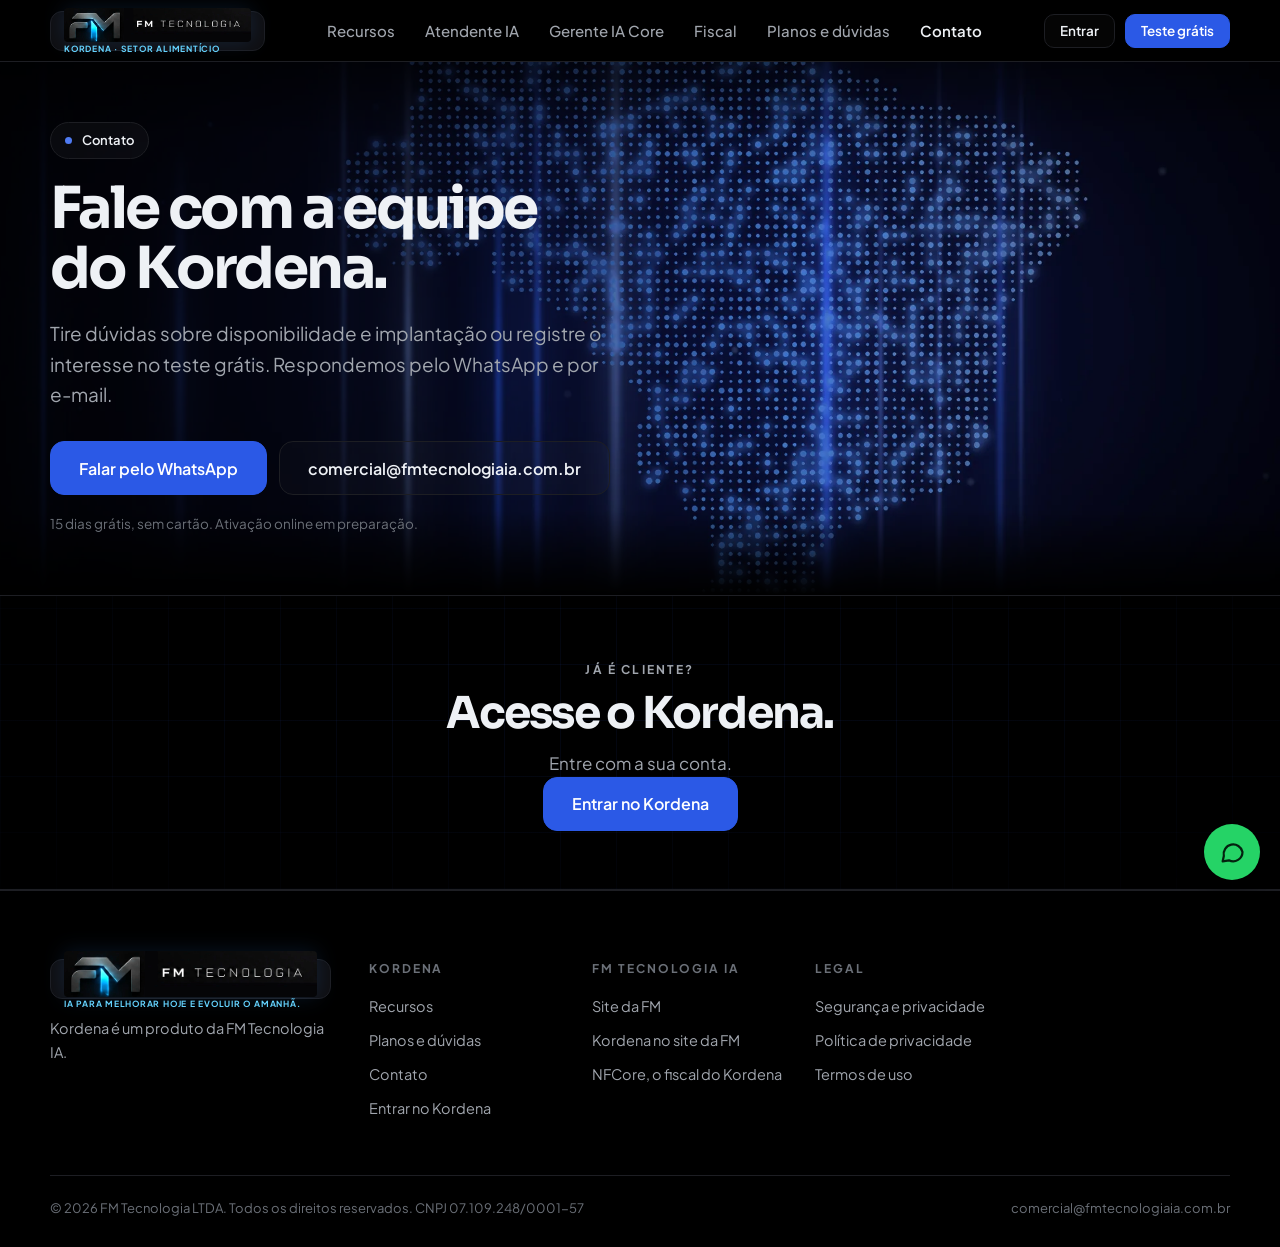
==== commit 6e264f15: "Site do Kordena: atendente IA com o raciocinio do Core Co-Authored-By: Claude Sonnet 5.5 <noreply@an" ====
--- a/contato.html
+++ b/contato.html
@@ -1,7 +1,7 @@
 <!doctype html><html lang="pt-BR" data-p="kordena"><head><meta charset="utf-8"><meta name="viewport" content="width=device-width,initial-scale=1"><title>Contato — Kordena</title><meta name="description" content="Fale com a equipe da FM Tecnologia IA sobre o Kordena, disponibilidade e implantação."><meta property="og:title" content="Contato — Kordena"><meta property="og:description" content="Fale com a equipe da FM Tecnologia IA sobre o Kordena, disponibilidade e implantação."><meta property="og:type" content="website"><meta name="twitter:card" content="summary_large_image"><link rel="icon" type="image/png" href="assets/brand/fm/favicon.png">
 <link rel="preconnect" href="https://fonts.googleapis.com"><link rel="preconnect" href="https://fonts.gstatic.com" crossorigin><link href="https://fonts.googleapis.com/css2?family=Plus+Jakarta+Sans:wght@400;500;600;700&family=Sora:wght@500;600;700;800&display=swap" rel="stylesheet"><link rel="stylesheet" href="assets/site.css?v=7cc5dd1b"></head><body>
 <a class="skip" href="#conteudo">Pular para o conteúdo</a><header class="nav"><div class="wrap"><a class="brand" href="index.html"><span class="wm"><img src="assets/brand/fm/logo-fm.webp" width="626" height="114" alt="FM Tecnologia IA"><small>Kordena · Setor alimentício</small></span></a>
-<nav class="menu" id="menu" aria-label="Principal"><a href="recursos.html" class="">Recursos</a><a href="index.html#core" class="">Gerente IA Core</a><a href="index.html#fiscal" class="">Fiscal</a><a href="planos.html" class="">Planos e dúvidas</a><a href="contato.html" class="on">Contato</a></nav>
+<nav class="menu" id="menu" aria-label="Principal"><a href="recursos.html" class="">Recursos</a><a href="index.html#atendente" class="">Atendente IA</a><a href="index.html#core" class="">Gerente IA Core</a><a href="index.html#fiscal" class="">Fiscal</a><a href="planos.html" class="">Planos e dúvidas</a><a href="contato.html" class="on">Contato</a></nav>
 <div class="nr"><a class="btn sm" href="https://app.kordenaia.com.br">Entrar</a><a class="btn sm k" href="planos.html">Teste grátis</a><button class="burger" id="burger" aria-label="Menu">☰</button></div>
 </div>
 </header>
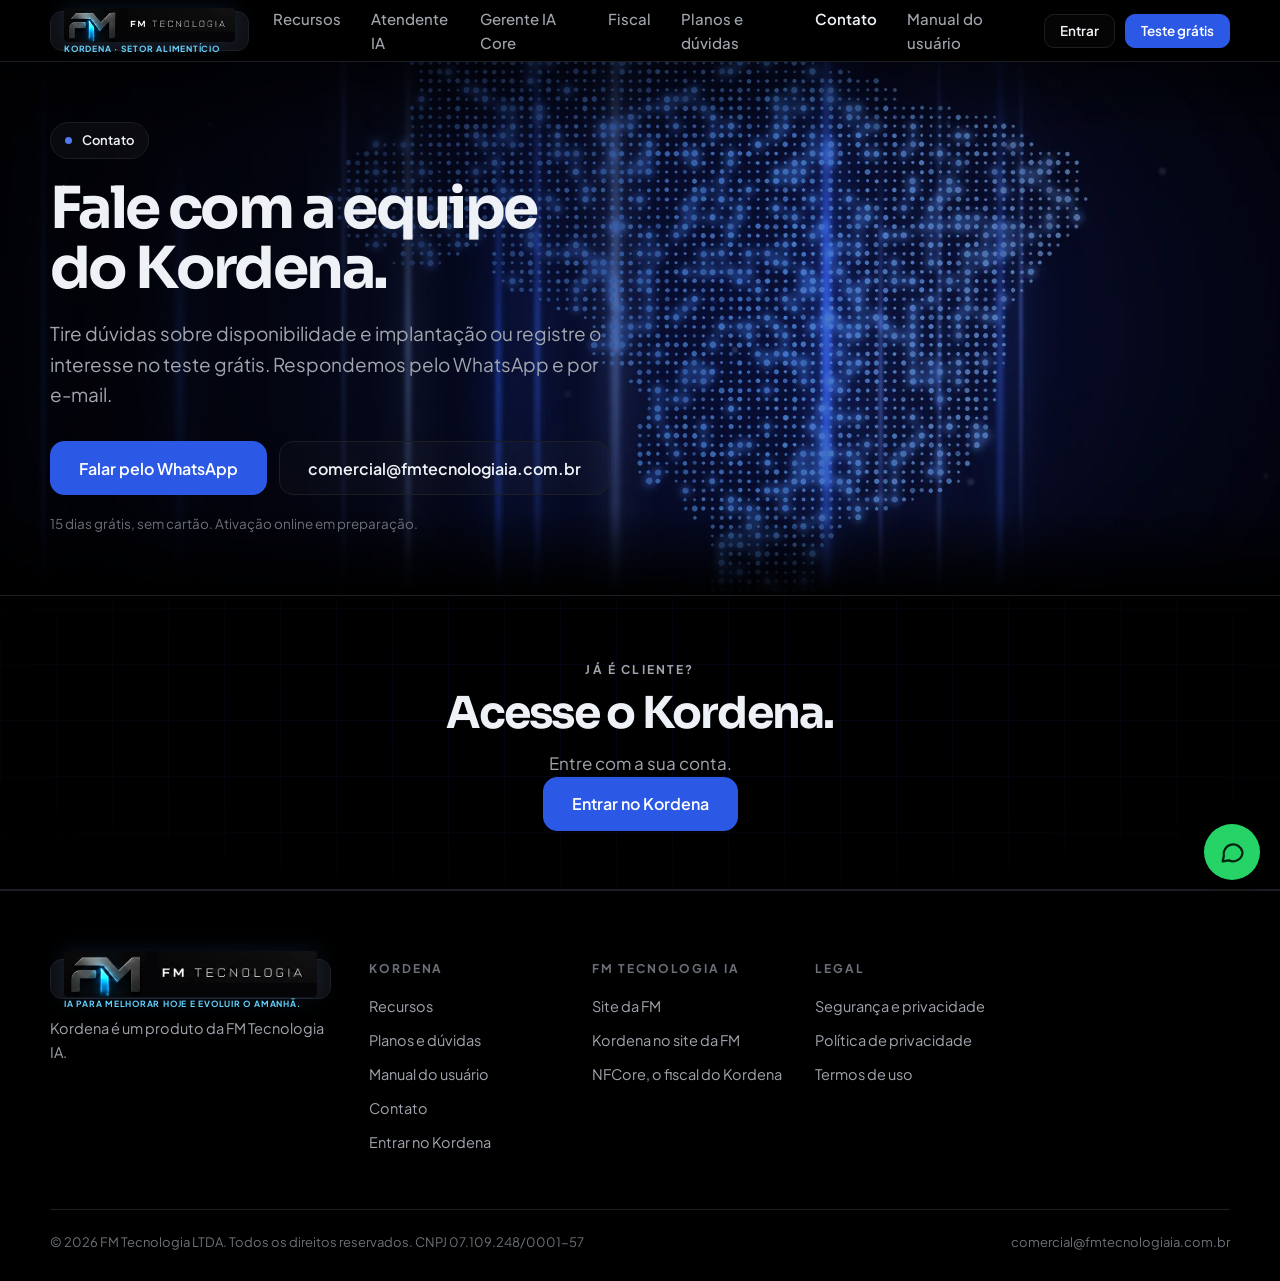
==== commit 9f5cf3a0: "feat(site): manual do usuario navegavel com PDF para download" ====
--- a/contato.html
+++ b/contato.html
@@ -1,7 +1,7 @@
 <!doctype html><html lang="pt-BR" data-p="kordena"><head><meta charset="utf-8"><meta name="viewport" content="width=device-width,initial-scale=1"><title>Contato — Kordena</title><meta name="description" content="Fale com a equipe da FM Tecnologia IA sobre o Kordena, disponibilidade e implantação."><meta property="og:title" content="Contato — Kordena"><meta property="og:description" content="Fale com a equipe da FM Tecnologia IA sobre o Kordena, disponibilidade e implantação."><meta property="og:type" content="website"><meta name="twitter:card" content="summary_large_image"><link rel="icon" type="image/png" href="assets/brand/fm/favicon.png">
 <link rel="preconnect" href="https://fonts.googleapis.com"><link rel="preconnect" href="https://fonts.gstatic.com" crossorigin><link href="https://fonts.googleapis.com/css2?family=Plus+Jakarta+Sans:wght@400;500;600;700&family=Sora:wght@500;600;700;800&display=swap" rel="stylesheet"><link rel="stylesheet" href="assets/site.css?v=7cc5dd1b"></head><body>
 <a class="skip" href="#conteudo">Pular para o conteúdo</a><header class="nav"><div class="wrap"><a class="brand" href="index.html"><span class="wm"><img src="assets/brand/fm/logo-fm.webp" width="626" height="114" alt="FM Tecnologia IA"><small>Kordena · Setor alimentício</small></span></a>
-<nav class="menu" id="menu" aria-label="Principal"><a href="recursos.html" class="">Recursos</a><a href="index.html#atendente" class="">Atendente IA</a><a href="index.html#core" class="">Gerente IA Core</a><a href="index.html#fiscal" class="">Fiscal</a><a href="planos.html" class="">Planos e dúvidas</a><a href="contato.html" class="on">Contato</a></nav>
+<nav class="menu" id="menu" aria-label="Principal"><a href="recursos.html" class="">Recursos</a><a href="index.html#atendente" class="">Atendente IA</a><a href="index.html#core" class="">Gerente IA Core</a><a href="index.html#fiscal" class="">Fiscal</a><a href="planos.html" class="">Planos e dúvidas</a><a href="contato.html" class="on">Contato</a><a href="manual.html" class="">Manual do usuário</a></nav>
 <div class="nr"><a class="btn sm" href="https://app.kordenaia.com.br">Entrar</a><a class="btn sm k" href="planos.html">Teste grátis</a><button class="burger" id="burger" aria-label="Menu">☰</button></div>
 </div>
 </header>
@@ -25,7 +25,7 @@
 </div>
 <div><h6>Kordena</h6>
 <ul><li><a href="recursos.html">Recursos</a></li>
-<li><a href="planos.html">Planos e dúvidas</a></li>
+<li><a href="planos.html">Planos e dúvidas</a></li><li><a href="manual.html">Manual do usuário</a></li>
 <li><a href="contato.html">Contato</a></li>
 <li><a href="https://app.kordenaia.com.br">Entrar no Kordena</a></li>
 </ul>
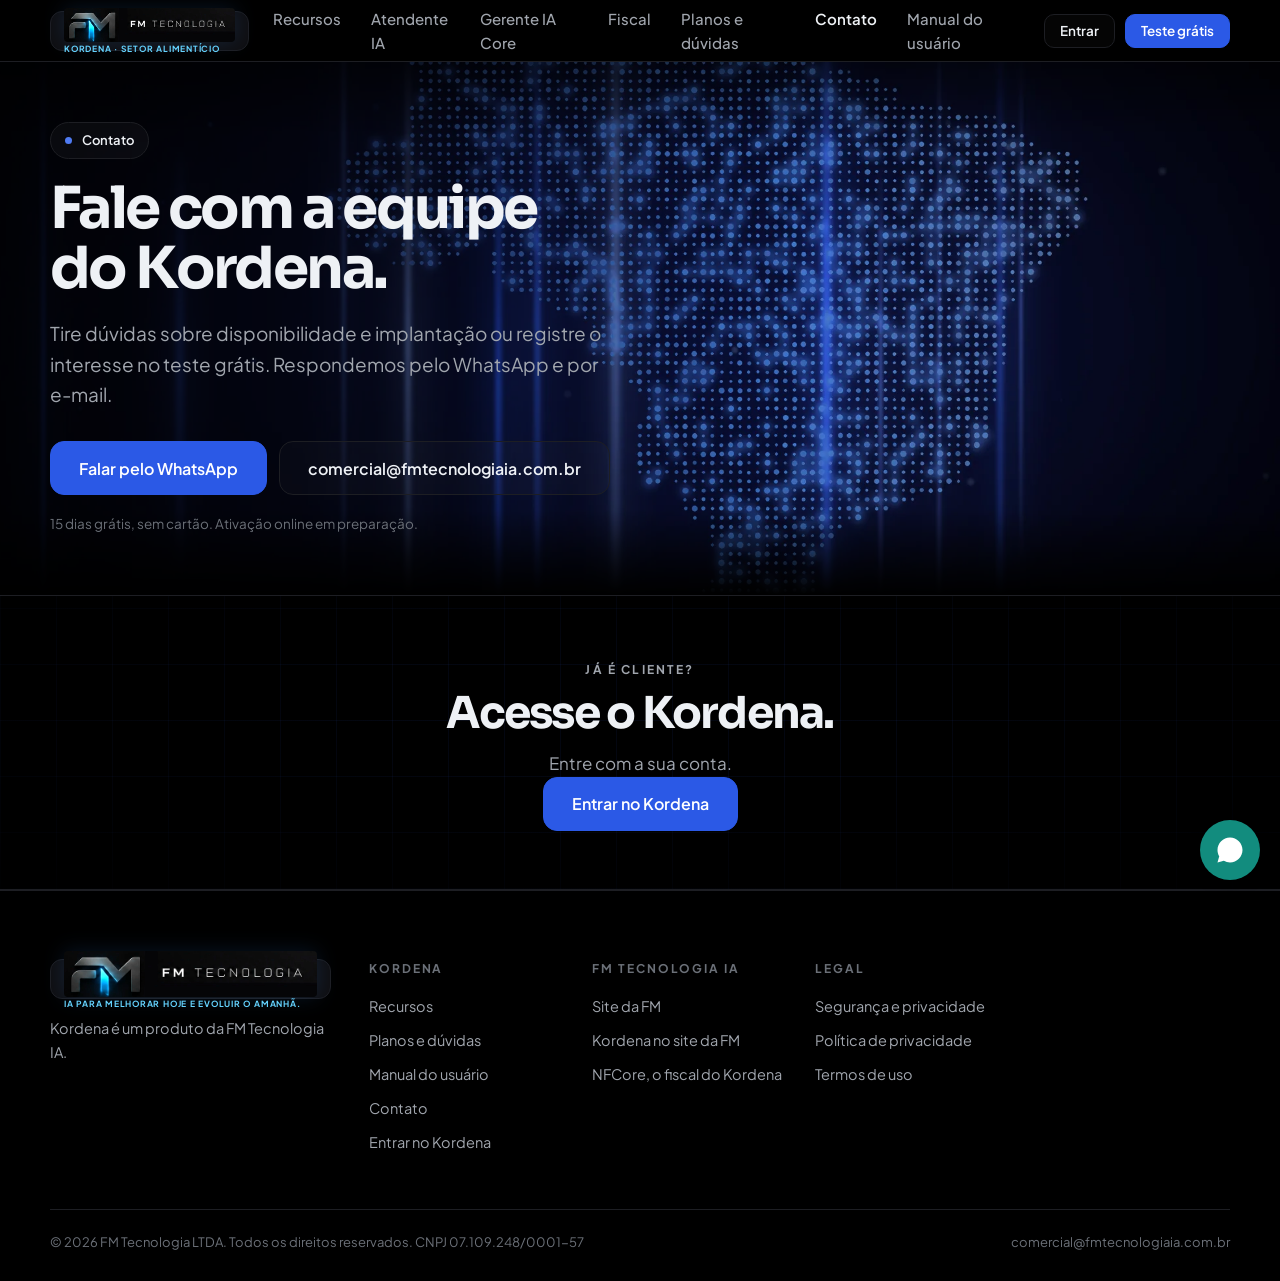
==== commit 569a0e95: "feat: chat automatizado estilo WhatsApp em todas as páginas Substitui o botão fixo de WhatsApp por u" ====
--- a/contato.html
+++ b/contato.html
@@ -46,4 +46,4 @@
 <div class="fb"><span>© 2026 FM Tecnologia LTDA. Todos os direitos reservados. CNPJ 07.109.248/0001-57</span><span>comercial@fmtecnologiaia.com.br</span></div>
 </div>
 </footer>
-<a class="fab" href="https://wa.me/5511978350851?text=Ol%C3%A1!%20Vim%20pelo%20site%20do%20Kordena%20e%20quero%20tirar%20uma%20d%C3%BAvida." target="_blank" rel="noopener" aria-label="Falar com a FM pelo WhatsApp"><svg class="i" viewBox="0 0 24 24" aria-hidden="true"><path d="M21 12a8 8 0 0 1-11.6 7.1L4 20l1-4.6A8 8 0 1 1 21 12Z"/></svg></a><script src="assets/site.js" defer></script></body></html>+<script src="assets/site.js" defer></script><script>window.FM_CHAT_CONFIG={site:"kordena",productName:"Kordena",accentColor:"#128C7E",avatarInitial:"K",greeting:"Olá! Posso te ajudar a conhecer a Kordena. Pergunte sobre planos ou como funciona.",apiBase:"",whatsappNumber:"5511978350851",whatsappPrefill:"Olá! Vim pelo site do Kordena e quero tirar uma dúvida."};</script><script src="assets/fm-chat-widget.js" defer></script></body></html>
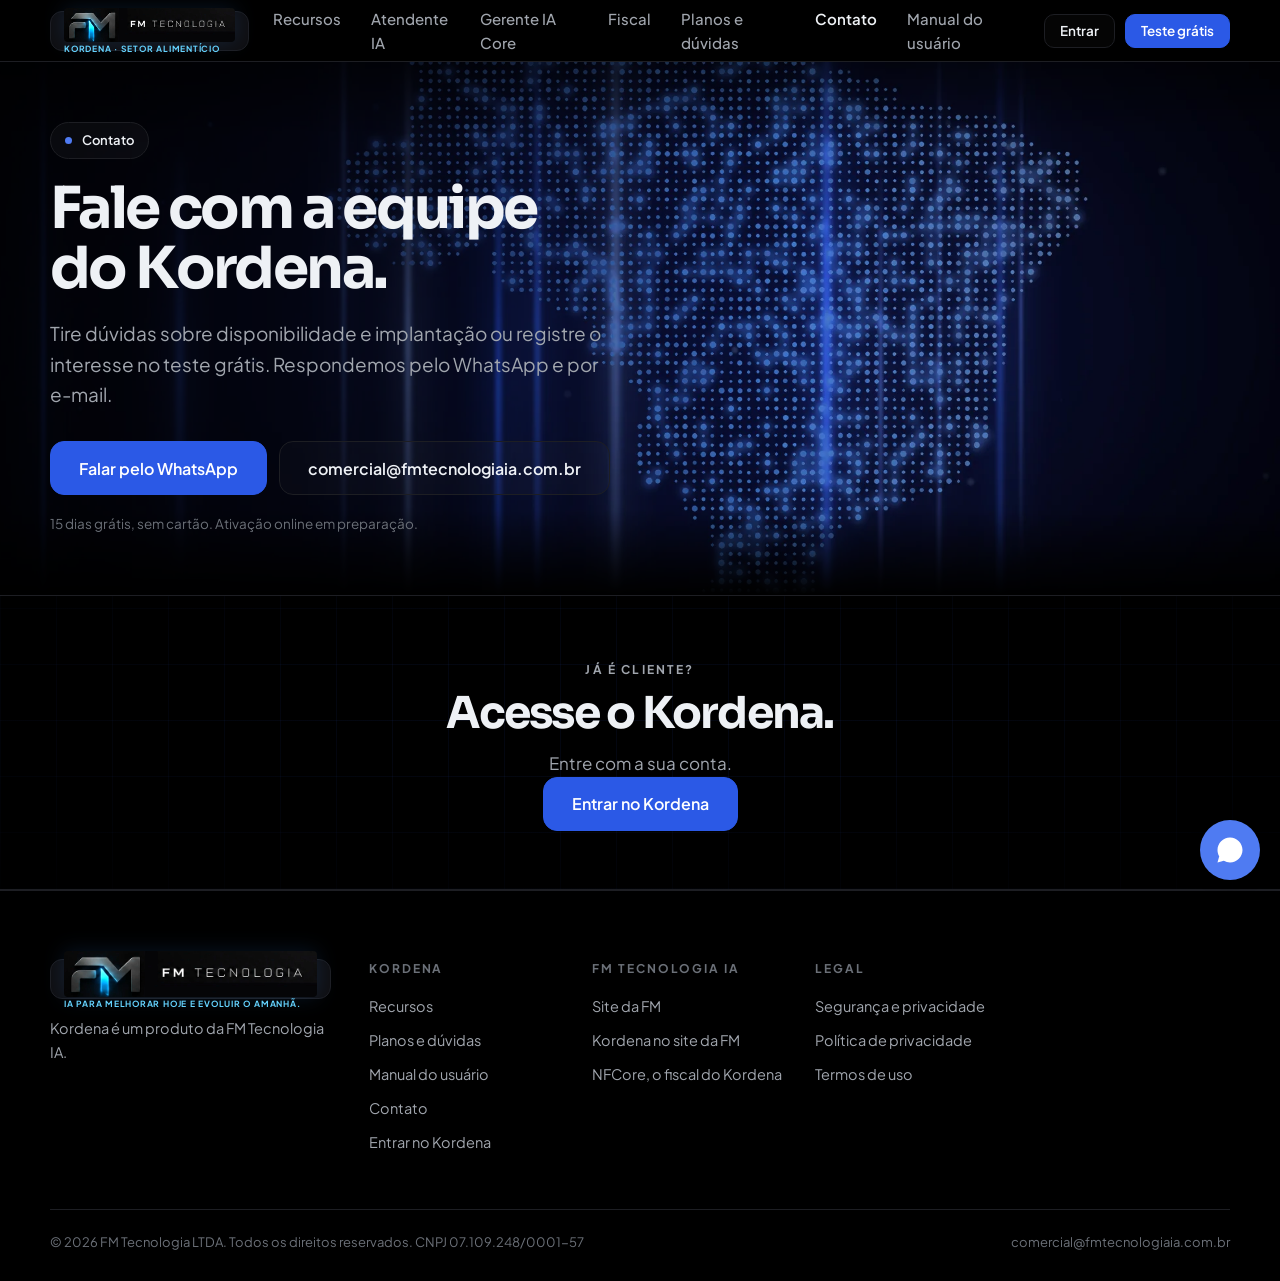
==== commit 40aa2e3e: "Substitui o botão flutuante do WhatsApp por chat embutido com IA Mesma mudança já aplicada no Iron F" ====
--- a/contato.html
+++ b/contato.html
@@ -46,4 +46,4 @@
 <div class="fb"><span>© 2026 FM Tecnologia LTDA. Todos os direitos reservados. CNPJ 07.109.248/0001-57</span><span>comercial@fmtecnologiaia.com.br</span></div>
 </div>
 </footer>
-<script src="assets/site.js" defer></script><script>window.FM_CHAT_CONFIG={site:"kordena",productName:"Kordena",accentColor:"#128C7E",avatarInitial:"K",greeting:"Olá! Posso te ajudar a conhecer a Kordena. Pergunte sobre planos ou como funciona.",apiBase:"",whatsappNumber:"5511978350851",whatsappPrefill:"Olá! Vim pelo site do Kordena e quero tirar uma dúvida."};</script><script src="assets/fm-chat-widget.js" defer></script></body></html>+<script src="assets/site.js" defer></script><script>window.FM_CHAT_CONFIG={site:"kordena",productName:"Kordena",accentColor:"#4F7BF2",avatarInitial:"K",greeting:"Olá! Posso te ajudar a conhecer a Kordena. Pergunte sobre planos ou como funciona.",apiBase:"https://app.atendevendeia.com.br/web",whatsappNumber:"5511978350851",whatsappPrefill:"Olá! Vim pelo site do Kordena e quero tirar uma dúvida."};</script><script src="assets/fm-chat-widget.js" defer></script></body></html>
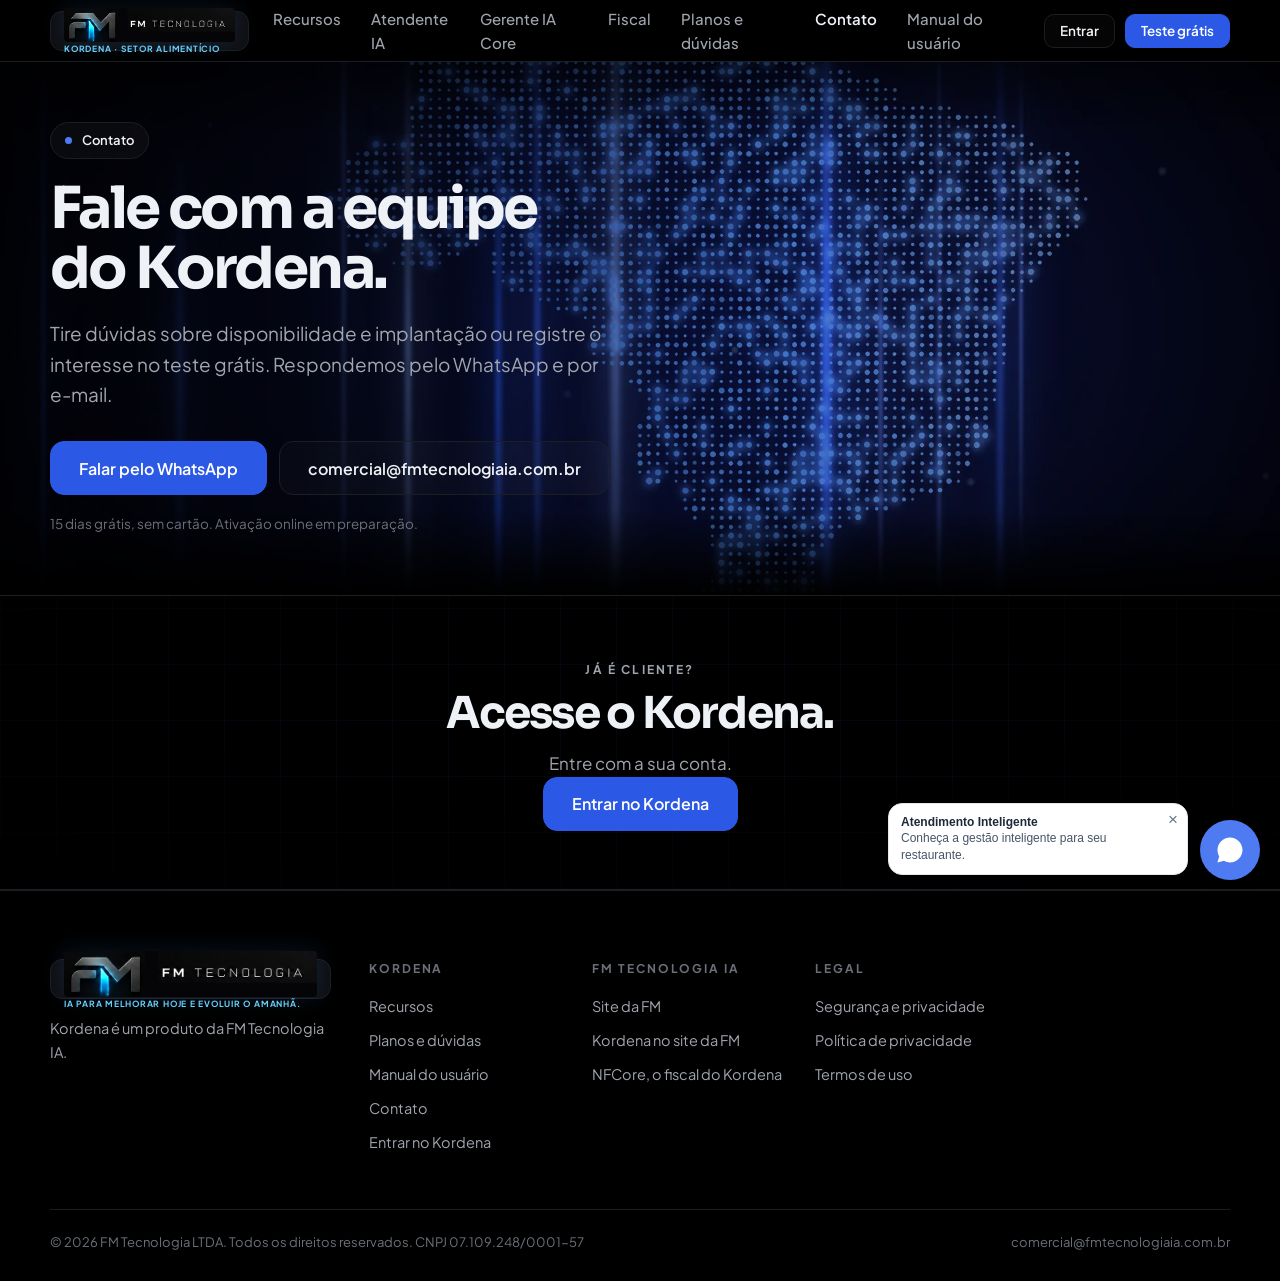
==== commit 969594c3: "fix: migrate internal FM chat to the verified HTTPS endpoint" ====
--- a/contato.html
+++ b/contato.html
@@ -46,4 +46,4 @@
 <div class="fb"><span>© 2026 FM Tecnologia LTDA. Todos os direitos reservados. CNPJ 07.109.248/0001-57</span><span>comercial@fmtecnologiaia.com.br</span></div>
 </div>
 </footer>
-<script src="assets/site.js" defer></script><script>window.FM_CHAT_CONFIG={site:"kordena",productName:"Kordena",accentColor:"#4F7BF2",avatarInitial:"K",greeting:"Olá! Posso te ajudar a conhecer a Kordena. Pergunte sobre planos ou como funciona.",apiBase:"https://app.atendevendeia.com.br/web",whatsappNumber:"5511978350851",whatsappPrefill:"Olá! Vim pelo site do Kordena e quero tirar uma dúvida."};</script><script src="assets/fm-chat-widget.js" defer></script></body></html>+<script src="assets/site.js" defer></script><script>window.FM_CHAT_CONFIG={site:"kordena",productName:"Kordena",accentColor:"#4F7BF2",avatarInitial:"K",greeting:"Olá! Posso te ajudar a conhecer a Kordena. Pergunte sobre planos ou como funciona.",apiBase:"https://saas.atendevendeia.com.br/v1/web",whatsappNumber:"5511978350851",whatsappPrefill:"Olá! Vim pelo site do Kordena e quero tirar uma dúvida."};</script><script src="assets/fm-chat-widget.js" defer></script></body></html>
